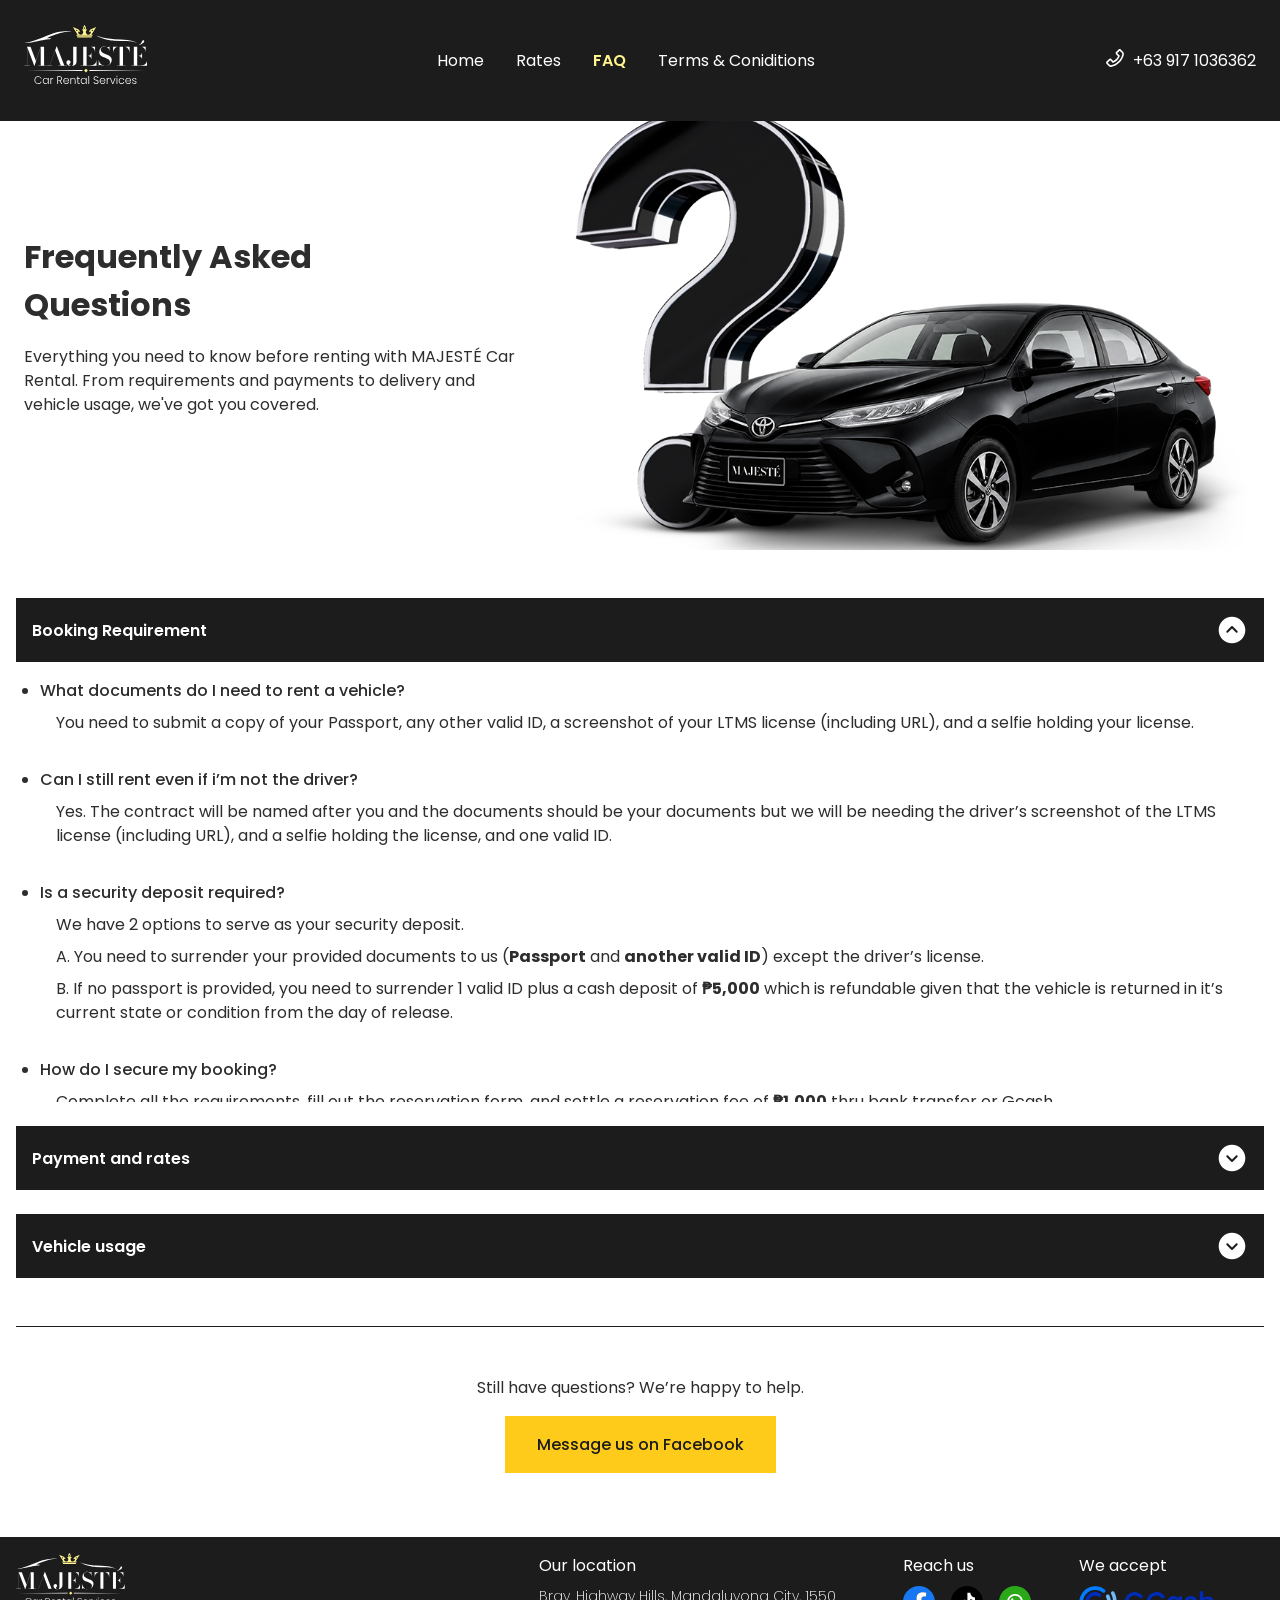
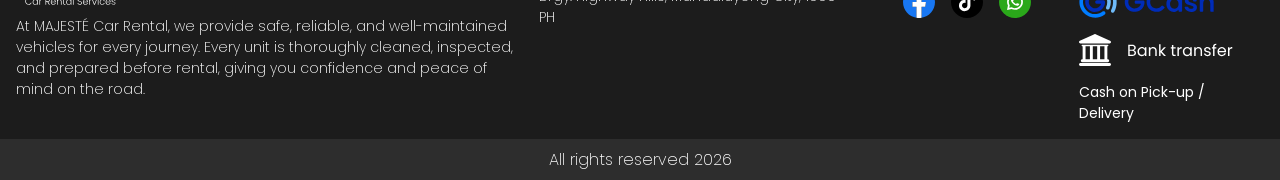
==== faq.html @ 02750b57 "Upload website file" ====
<!DOCTYPE html>
<html lang="en">
<head>
    <meta charset="UTF-8">
    <meta name="viewport" content="width=device-width, initial-scale=1.0">
    <meta http-equiv="X-UA-Compatible" content="IE=edge">
    <meta name="format-detection" content="telephone=no">
    <meta name="format-detection" content="address=no">
    <meta name="format-detection" content="date=no">
    <title>MAJESTÉ Car Rentals — Reliable Rides Across Luzon</title>
    <link rel="preload" href="css/master.css" as="style" onload="this.rel='stylesheet'">
    <link rel="preload" href="css/faq.css" as="style" onload="this.rel='stylesheet'">
    <link rel="shortcut icon" href="images/icon/favicon.svg" type="image/svg+xml">
    <script src="js/main.js" defer></script>
</head>
<body>
    
    <!-- header and navigation -->

    <header class="main-header">
        <div class="head-wrap center">
            <div class="logo">
                <a href="index.html">
                    <svg viewBox="0 0 137 71" fill="none" xmlns="http://www.w3.org/2000/svg">
                        <path fill-rule="evenodd" clip-rule="evenodd" d="M136.53 45.0736H118.911C118.87 45.0736 118.85 45.0543 118.85 45.0146C118.85 44.9755 118.87 44.9556 118.911 44.9556H121.631C121.771 44.9556 121.842 44.9159 121.842 44.8371V24.3578C121.842 24.2789 121.771 24.2392 121.631 24.2392H118.911C118.87 24.2392 118.85 24.2199 118.85 24.1802C118.85 24.1411 118.87 24.1212 118.911 24.1212H134.898C134.959 24.1212 134.989 24.1507 134.989 24.2097V29.8838C134.989 29.9235 134.969 29.9428 134.929 29.9428C134.888 29.9428 134.868 29.9235 134.868 29.8838C134.868 29.1945 134.757 28.5148 134.536 27.8448C134.313 27.1753 133.971 26.5739 133.508 26.0423C133.044 25.5101 132.46 25.0772 131.755 24.7419C131.05 24.4071 130.214 24.2392 129.247 24.2392H125.771C125.65 24.2392 125.589 24.2789 125.589 24.3578V34.2576H126.769C127.393 34.2576 127.957 34.1594 128.461 33.962C128.965 33.7651 129.393 33.4996 129.745 33.1643C130.098 32.8295 130.37 32.4401 130.562 31.9969C130.752 31.5533 130.848 31.0758 130.848 30.5635C130.848 30.5244 130.868 30.5045 130.909 30.5045C130.949 30.5045 130.97 30.5244 130.97 30.5635V38.0696C130.97 38.1093 130.949 38.1287 130.909 38.1287C130.868 38.1287 130.848 38.1093 130.848 38.0696C130.848 37.5777 130.752 37.1046 130.562 36.6513C130.37 36.1985 130.098 35.8042 129.745 35.4689C129.393 35.1341 128.965 34.8686 128.461 34.6712C127.957 34.4743 127.393 34.3756 126.769 34.3756H125.589V44.8371C125.589 44.9159 125.65 44.9556 125.771 44.9556H129.337C130.607 44.9556 131.695 44.7732 132.601 44.4084C133.508 44.0442 134.249 43.5667 134.823 42.9755C135.397 42.3844 135.82 41.7197 136.092 40.9805C136.364 40.2418 136.5 39.488 136.5 38.7198C136.5 38.6807 136.52 38.6608 136.56 38.6608C136.601 38.6608 136.621 38.6807 136.621 38.7198V44.9851C136.621 45.0441 136.591 45.0736 136.53 45.0736ZM132.103 20.0575C131.609 20.4416 130.924 20.8311 130.048 21.2249C129.171 21.6192 128.038 21.9738 126.647 22.2887C126.607 22.3085 126.582 22.2989 126.572 22.2592C126.562 22.22 126.577 22.2002 126.617 22.2002C127.322 22.0231 127.917 21.7769 128.401 21.4615C128.884 21.1466 129.292 20.792 129.624 20.3977C129.957 20.0039 130.234 19.6048 130.456 19.2008C130.677 18.7974 130.883 18.4278 131.075 18.0925C131.266 17.7578 131.458 17.4868 131.65 17.2798C131.84 17.0732 132.077 16.9697 132.36 16.9697C132.662 16.9697 132.903 17.0582 133.085 17.2352C133.266 17.4128 133.357 17.6397 133.357 17.9149C133.357 18.2105 133.271 18.5458 133.1 18.9197C132.929 19.2942 132.596 19.6734 132.103 20.0575ZM117.037 30.7706C117.037 29.9235 116.905 29.106 116.644 28.3174C116.382 27.5299 115.989 26.8303 115.465 26.2193C114.942 25.6088 114.266 25.126 113.44 24.7714C112.614 24.4168 111.647 24.2392 110.539 24.2392H109.995C109.875 24.2392 109.814 24.2789 109.814 24.3578V44.8371C109.814 44.9159 109.875 44.9556 109.995 44.9556H112.715C112.755 44.9556 112.776 44.9755 112.776 45.0146C112.776 45.0543 112.755 45.0736 112.715 45.0736H103.165C103.124 45.0736 103.105 45.0543 103.105 45.0146C103.105 44.9755 103.124 44.9556 103.165 44.9556H105.885C106.006 44.9556 106.066 44.9159 106.066 44.8371V24.3578C106.066 24.2789 106.006 24.2392 105.885 24.2392H105.341C104.213 24.2392 103.245 24.4168 102.439 24.7714C101.633 25.126 100.974 25.6088 100.46 26.2193C99.9462 26.8303 99.5634 27.5299 99.3117 28.3174C99.0594 29.106 98.9338 29.9235 98.9338 30.7706C98.9338 30.8103 98.9135 30.8296 98.8735 30.8296C98.8329 30.8296 98.8126 30.8103 98.8126 30.7706V24.2097C98.8126 24.1507 98.8433 24.1212 98.9036 24.1212H117.097C117.137 24.1212 117.158 24.1507 117.158 24.2097V30.7706C117.158 30.8103 117.137 30.8296 117.097 30.8296C117.057 30.8296 117.037 30.8103 117.037 30.7706ZM95.4282 43.2856C94.8035 43.946 94.0231 44.4926 93.0858 44.9261C92.1491 45.359 91.0764 45.5758 89.8671 45.5758C89.323 45.5758 88.8141 45.5119 88.3408 45.3837C87.8675 45.2555 87.4194 45.1182 86.996 44.9701C86.5732 44.8226 86.175 44.6847 85.8021 44.5565C85.4291 44.4283 85.0617 44.3644 84.6992 44.3644C84.2352 44.3644 83.848 44.4825 83.5354 44.719C83.2233 44.9556 83.0467 45.2115 83.0067 45.4872C82.9864 45.5264 82.9562 45.5463 82.9162 45.5463C82.8959 45.5463 82.886 45.5264 82.886 45.4872V38.7198C82.886 38.6807 82.9058 38.6608 82.9464 38.6608C82.9864 38.6608 83.0067 38.6807 83.0067 38.7198C83.0067 39.311 83.1729 39.9955 83.5052 40.7739C83.8381 41.5523 84.3065 42.291 84.9109 42.99C85.5152 43.6896 86.2353 44.2807 87.0717 44.7636C87.9075 45.2458 88.8294 45.4872 89.8369 45.4872C90.7232 45.4872 91.5146 45.3692 92.2094 45.1326C92.9049 44.8966 93.4889 44.586 93.9622 44.2019C94.4355 43.8178 94.7937 43.3843 95.0355 42.9015C95.2768 42.4192 95.398 41.9413 95.398 41.4681C95.398 40.7589 95.2719 40.1484 95.0202 39.6361C94.7679 39.1238 94.3703 38.6608 93.8262 38.2472C93.2822 37.8331 92.5873 37.4447 91.7411 37.0799C90.8948 36.7156 89.8769 36.3262 88.6885 35.9125C87.9634 35.6567 87.2834 35.3659 86.6483 35.0408C86.0138 34.7157 85.4648 34.322 85.0013 33.8585C84.5379 33.396 84.1705 32.844 83.8984 32.2035C83.6264 31.5635 83.4904 30.8001 83.4904 29.9133C83.4904 29.0464 83.6461 28.2337 83.9588 27.4751C84.2708 26.7171 84.6942 26.0519 85.2284 25.4806C85.7615 24.9093 86.3812 24.4565 87.0865 24.1212C87.7918 23.7865 88.5377 23.6186 89.323 23.6186C89.7058 23.6186 90.0788 23.6582 90.4413 23.7371C90.8043 23.816 91.1515 23.9098 91.4844 24.0177C91.8167 24.126 92.1436 24.2199 92.4666 24.2982C92.7886 24.3776 93.1209 24.4168 93.4637 24.4168C93.9271 24.4168 94.2441 24.3379 94.4158 24.1802C94.5869 24.023 94.6928 23.8653 94.7333 23.7076C94.7333 23.6679 94.7531 23.6481 94.7937 23.6481C94.8337 23.6481 94.854 23.6679 94.854 23.7076V28.8791C94.854 28.9188 94.8337 28.9381 94.7937 28.9381C94.7531 28.9381 94.7333 28.9188 94.7333 28.8791C94.7333 28.1699 94.577 27.5046 94.2644 26.8845C93.9518 26.2638 93.5394 25.722 93.0255 25.259C92.5116 24.7961 91.9374 24.427 91.3029 24.1507C90.6683 23.875 90.0184 23.7371 89.3532 23.7371C88.7488 23.7371 88.1899 23.8358 87.6761 24.0327C87.1622 24.2296 86.719 24.5005 86.3461 24.8449C85.9732 25.1898 85.6814 25.589 85.4697 26.0423C85.2586 26.4956 85.1527 26.9778 85.1527 27.4902C85.1527 28.554 85.6106 29.4901 86.5276 30.2974C87.4441 31.1054 88.8799 31.8446 90.8345 32.5141C91.8211 32.8494 92.7184 33.1986 93.524 33.5629C94.3297 33.9277 95.0152 34.3563 95.5796 34.8488C96.1434 35.3412 96.5766 35.9077 96.8788 36.5477C97.181 37.1882 97.3324 37.9618 97.3324 38.8679C97.3324 39.5771 97.1706 40.326 96.8486 41.1135C96.5262 41.9016 96.0523 42.6258 95.4282 43.2856ZM62.7579 45.0736C62.7173 45.0736 62.697 45.0543 62.697 45.0146C62.697 44.9755 62.7173 44.9556 62.7579 44.9556H65.4776C65.6185 44.9556 65.6893 44.9159 65.6893 44.8371V24.3578C65.6893 24.2789 65.6185 24.2392 65.4776 24.2392H62.7579C62.7173 24.2392 62.697 24.2199 62.697 24.1802C62.697 24.1411 62.7173 24.1212 62.7579 24.1212H78.7453C78.8057 24.1212 78.8364 24.1507 78.8364 24.2097V29.8838C78.8364 29.9235 78.8161 29.9428 78.7755 29.9428C78.7349 29.9428 78.7152 29.9235 78.7152 29.8838C78.7152 29.1945 78.6044 28.5148 78.3828 27.8448C78.1607 27.1753 77.8185 26.5739 77.355 26.0423C76.8916 25.5101 76.3075 25.0772 75.6022 24.7419C74.8969 24.4071 74.0611 24.2392 73.0937 24.2392H69.6183C69.4976 24.2392 69.4367 24.2789 69.4367 24.3578V34.2576H70.6159C71.24 34.2576 71.8043 34.1594 72.3083 33.962C72.8112 33.7651 73.2396 33.4996 73.5928 33.1643C73.9449 32.8295 74.2169 32.4401 74.4083 31.9969C74.5997 31.5533 74.6957 31.0758 74.6957 30.5635C74.6957 30.5244 74.7154 30.5045 74.756 30.5045C74.796 30.5045 74.8169 30.5244 74.8169 30.5635V38.0696C74.8169 38.1093 74.796 38.1287 74.756 38.1287C74.7154 38.1287 74.6957 38.1093 74.6957 38.0696C74.6957 37.5777 74.5997 37.1046 74.4083 36.6513C74.2169 36.1985 73.9449 35.8042 73.5928 35.4689C73.2396 35.1341 72.8112 34.8686 72.3083 34.6712C71.8043 34.4743 71.24 34.3756 70.6159 34.3756H69.4367V44.8371C69.4367 44.9159 69.4976 44.9556 69.6183 44.9556H73.1847C74.4538 44.9556 75.5419 44.7732 76.4485 44.4084C77.355 44.0442 78.0954 43.5667 78.6702 42.9755C79.2444 42.3844 79.6673 41.7197 79.9393 40.9805C80.2113 40.2418 80.3473 39.488 80.3473 38.7198C80.3473 38.6807 80.3671 38.6608 80.4076 38.6608C80.4477 38.6608 80.468 38.6807 80.468 38.7198V44.9851C80.468 45.0441 80.4378 45.0736 80.3775 45.0736H62.7579ZM58.4965 24.2392C58.3759 24.2392 58.3155 24.2789 58.3155 24.3578V40.1382C58.3155 41.8721 57.7759 43.2121 56.6982 44.1574C55.6205 45.1031 54.1244 45.5758 52.2104 45.5758C51.5051 45.5758 50.8453 45.4577 50.2305 45.2212C49.6163 44.9851 49.0771 44.6745 48.6137 44.2904C48.1503 43.9063 47.7828 43.4734 47.5108 42.99C47.2388 42.5078 47.1028 42.0298 47.1028 41.5572C47.1028 41.1629 47.173 40.8136 47.3145 40.5078C47.4549 40.2026 47.6413 39.9419 47.8733 39.7246C48.1048 39.5084 48.357 39.3405 48.6291 39.2225C48.9011 39.1039 49.1676 39.0449 49.4298 39.0449C50.0342 39.0449 50.548 39.2568 50.9714 39.6801C51.3943 40.1044 51.606 40.6017 51.606 41.1725C51.606 41.5867 51.5352 41.8967 51.3943 42.1038C51.2533 42.3103 51.0921 42.4831 50.9106 42.6209C50.7296 42.7588 50.5678 42.9015 50.4274 43.049C50.2859 43.1971 50.2157 43.4289 50.2157 43.7438C50.2157 43.9803 50.2711 44.2019 50.3819 44.4084C50.4921 44.6155 50.6435 44.7979 50.8354 44.9556C51.0263 45.1128 51.2435 45.241 51.4853 45.3397C51.7266 45.4379 51.9685 45.4872 52.2104 45.4872C52.8751 45.4872 53.4345 45.2904 53.888 44.8966C54.341 44.5023 54.5675 43.8913 54.5675 43.0641V24.3578C54.5675 24.2789 54.5072 24.2392 54.3866 24.2392H51.6663C51.6257 24.2392 51.606 24.2199 51.606 24.1802C51.606 24.1411 51.6257 24.1212 51.6663 24.1212H61.2168C61.2568 24.1212 61.2771 24.1411 61.2771 24.1802C61.2771 24.2199 61.2568 24.2392 61.2168 24.2392H58.4965ZM47.6167 45.0146C47.6167 45.0543 47.5964 45.0736 47.5563 45.0736H37.6735C37.6329 45.0736 37.6132 45.0543 37.6132 45.0146C37.6132 44.9755 37.6329 44.9556 37.6735 44.9556H40.5747C40.6751 44.9556 40.7261 44.9159 40.7261 44.8371L38.1271 37.8041H31.0852L28.8486 43.7143C28.6468 44.2464 28.5311 44.586 28.5009 44.7341C28.4708 44.8816 28.5053 44.9556 28.6068 44.9556H31.3873C31.4274 44.9556 31.4477 44.9755 31.4477 45.0146C31.4477 45.0543 31.4274 45.0736 31.3873 45.0736H25.6748C25.6348 45.0736 25.6145 45.0543 25.6145 45.0146C25.6145 44.9755 25.6348 44.9556 25.6748 44.9556H27.9722C28.1126 44.9556 28.2185 44.8918 28.2892 44.7636C28.3594 44.6353 28.5053 44.2861 28.7274 43.7143L36.2229 23.7076C36.2427 23.6679 36.2629 23.6481 36.2832 23.6481C36.3233 23.6481 36.3534 23.6679 36.3737 23.7076L44.7456 44.8371C44.7856 44.9159 44.8663 44.9556 44.9875 44.9556H47.5563C47.5964 44.9556 47.6167 44.9755 47.6167 45.0146ZM34.6209 28.3469L31.1153 37.6855H38.0662L34.6209 28.3469ZM22.5016 44.9851H25.1917C25.2317 44.9851 25.252 45.005 25.252 45.0441C25.252 45.0833 25.2317 45.1031 25.1917 45.1031H15.6412C15.6006 45.1031 15.5809 45.0833 15.5809 45.0441C15.5809 45.005 15.6006 44.9851 15.6412 44.9851H18.3614C18.4821 44.9851 18.5424 44.946 18.5424 44.8666V24.4463L11.6217 45.4577C11.6014 45.4969 11.5713 45.5167 11.5307 45.5167C11.5104 45.5167 11.4901 45.4969 11.4704 45.4577L3.49171 24.4168V44.8666C3.49171 44.946 3.55203 44.9851 3.67324 44.9851H6.39293C6.43297 44.9851 6.45326 45.005 6.45326 45.0441C6.45326 45.0833 6.43297 45.1031 6.39293 45.1031H0.439112C0.398528 45.1031 0.378784 45.0833 0.378784 45.0441C0.378784 45.005 0.398528 44.9851 0.439112 44.9851H3.15935C3.28001 44.9851 3.34034 44.946 3.34034 44.8666V24.3578C3.34034 24.2789 3.28001 24.2392 3.15935 24.2392H0.439112C0.398528 24.2392 0.378784 24.2199 0.378784 24.1802C0.378784 24.1411 0.398528 24.1212 0.439112 24.1212H6.96714C7.12838 24.1212 7.28908 24.2982 7.45086 24.6528L13.2539 39.8727L18.3006 24.6528C18.4015 24.2982 18.532 24.1212 18.6938 24.1212H25.1917C25.2317 24.1212 25.252 24.1411 25.252 24.1802C25.252 24.2199 25.2317 24.2392 25.1917 24.2392H22.5016C22.3606 24.2392 22.2899 24.2789 22.2899 24.3578V44.8666C22.2899 44.946 22.3606 44.9851 22.5016 44.9851Z" fill="white"/>
                        <path d="M74.7778 10.7825H75.716C76.1194 10.7825 76.3768 11.2121 76.1863 11.5675C76.0937 11.7406 75.9128 11.8492 75.716 11.8492H67.155H58.5941C58.3977 11.8492 58.2168 11.7406 58.1242 11.5675C57.9337 11.2121 58.1911 10.7825 58.5941 10.7825H59.5327L54.197 2.24824L60.6372 4.95224C61.0396 5.12097 61.1589 5.59855 60.9364 5.95103C61.5914 6.07321 62.0879 6.64582 62.0879 7.33624C62.0879 7.64364 61.987 7.9263 61.8197 8.15806C61.8197 6.87612 60.1397 6.6623 60.1397 7.92194C60.1397 9.56412 61.5618 10.8742 63.2423 10.6885C64.4801 10.5513 65.5012 9.56897 65.6796 8.33697C65.8658 7.0497 65.1686 5.90303 64.1068 5.40412C64.3846 5.17042 64.7434 5.02933 65.1351 5.02933C65.4464 5.02933 65.7359 5.11951 65.9817 5.27321C65.7921 4.72679 65.5924 3.97867 65.5924 3.23879C65.5924 1.82885 67.155 0 67.155 0C67.155 0 68.7182 1.82885 68.7182 3.23879C68.7182 3.97867 68.5184 4.72679 68.3288 5.27321C68.5747 5.11951 68.8641 5.02933 69.1754 5.02933C69.5671 5.02933 69.9254 5.17042 70.2037 5.40412C69.1419 5.90303 68.4447 7.0497 68.6309 8.33697C68.8093 9.56897 69.8304 10.5513 71.0682 10.6885C72.7487 10.8742 74.1708 9.56412 74.1708 7.92194C74.1708 6.6623 72.4908 6.87612 72.4908 8.15806C72.3235 7.9263 72.2227 7.64364 72.2227 7.33624C72.2227 6.64582 72.7191 6.07321 73.3742 5.95103C73.1511 5.59855 73.2709 5.12097 73.6728 4.95224L80.1136 2.24824L74.7778 10.7825ZM58.5654 5.36C58.1722 5.36 57.8537 5.67855 57.8537 6.07127C57.8537 6.464 58.1722 6.78303 58.5654 6.78303C58.9587 6.78303 59.2772 6.464 59.2772 6.07127C59.2772 5.67855 58.9587 5.36 58.5654 5.36ZM67.155 2.26618C67.155 2.26618 66.6159 2.77867 66.6159 3.41091C66.6159 4.04315 67.155 4.55564 67.155 4.55564C67.155 4.55564 67.6947 4.04315 67.6947 3.41091C67.6947 2.77867 67.155 2.26618 67.155 2.26618ZM75.7451 5.36C75.3519 5.36 75.0333 5.67855 75.0333 6.07127C75.0333 6.464 75.3519 6.78303 75.7451 6.78303C76.1383 6.78303 76.4568 6.464 76.4568 6.07127C76.4568 5.67855 76.1383 5.36 75.7451 5.36ZM59.1502 12.5367H75.1604C75.2244 12.5367 75.2762 12.5886 75.2762 12.6531V13.7198C75.2762 13.7842 75.2244 13.8361 75.1604 13.8361H59.1502C59.0862 13.8361 59.0338 13.7842 59.0338 13.7198V12.6531C59.0338 12.5886 59.0862 12.5367 59.1502 12.5367Z" fill="#FFF48E"/>
                        <path d="M52.2576 6.81214C52.2576 6.81214 40.5998 6.3007 30.5554 10.0186C20.511 13.7366 8.40506 19.5462 0.378784 19.8718C0.378784 19.8718 5.62459 20.0576 11.813 18.5702C17.1248 17.2941 25.4888 15.5496 28.8071 15.6884L30.1072 14.7125L25.3096 14.5726C25.3096 14.5726 36.9674 8.02081 52.2576 6.81214Z" fill="white"/>
                        <path d="M79.8939 11.6364C82.1999 12.4749 84.5733 13.1677 86.9564 13.7499C89.7783 14.4544 92.694 14.9749 95.5813 15.3457C96.0816 15.3956 97.2698 15.5258 97.7554 15.5747C98.2293 15.608 99.4487 15.697 99.9343 15.7332C104.865 15.9172 109.786 15.9152 114.72 16.5111C118.656 16.9671 122.691 17.9328 126.051 20.1001C122.379 18.6089 118.524 18.06 114.6 17.8819C109.714 17.6158 104.741 17.7322 99.8259 17.4896C99.1077 17.4318 98.3045 17.3477 97.5815 17.2831C97.089 17.2283 95.8608 17.0463 95.3507 16.9759C92.4018 16.4876 89.4705 15.7596 86.6555 14.7547C84.3241 13.9191 82.0123 12.9279 79.8939 11.6373V11.6364Z" fill="white"/>
                        <rect x="68.7424" y="48.4848" width="2.90909" height="2.90909" transform="rotate(45 68.7424 48.4848)" fill="#FFF48E"/>
                        <path d="M3.28787 50.4242L64.8636 49.9394V50.9091L3.28787 50.4242Z" fill="white"/>
                        <path d="M134.197 50.4242L72.6212 49.9394V50.9091L134.197 50.4242Z" fill="white"/>
                        <path d="M11.576 61.1636C11.576 60.3396 11.756 59.6036 12.116 58.9556C12.476 58.2996 12.968 57.7916 13.592 57.4316C14.216 57.0636 14.912 56.8796 15.68 56.8796C16.616 56.8796 17.416 57.1036 18.08 57.5516C18.752 57.9916 19.24 58.6156 19.544 59.4236H18.56C18.32 58.8556 17.952 58.4116 17.456 58.0916C16.968 57.7716 16.376 57.6116 15.68 57.6116C15.064 57.6116 14.508 57.7556 14.012 58.0436C13.524 58.3316 13.14 58.7476 12.86 59.2916C12.58 59.8276 12.44 60.4516 12.44 61.1636C12.44 61.8756 12.58 62.4996 12.86 63.0356C13.14 63.5716 13.524 63.9836 14.012 64.2716C14.508 64.5596 15.064 64.7036 15.68 64.7036C16.376 64.7036 16.968 64.5476 17.456 64.2356C17.952 63.9156 18.32 63.4756 18.56 62.9156H19.544C19.24 63.7156 18.752 64.3356 18.08 64.7756C17.408 65.2156 16.608 65.4356 15.68 65.4356C14.912 65.4356 14.216 65.2556 13.592 64.8956C12.968 64.5276 12.476 64.0196 12.116 63.3716C11.756 62.7236 11.576 61.9876 11.576 61.1636ZM20.8338 62.0756C20.8338 61.4036 20.9658 60.8156 21.2298 60.3116C21.5018 59.7996 21.8738 59.4076 22.3458 59.1356C22.8258 58.8556 23.3658 58.7156 23.9658 58.7156C24.5898 58.7156 25.1258 58.8596 25.5738 59.1476C26.0298 59.4356 26.3578 59.8036 26.5578 60.2516V58.8116H27.3978V65.3636H26.5578V63.9116C26.3498 64.3596 26.0178 64.7316 25.5618 65.0276C25.1138 65.3156 24.5778 65.4596 23.9538 65.4596C23.3618 65.4596 22.8258 65.3196 22.3458 65.0396C21.8738 64.7596 21.5018 64.3636 21.2298 63.8516C20.9658 63.3396 20.8338 62.7476 20.8338 62.0756ZM26.5578 62.0876C26.5578 61.5596 26.4498 61.0956 26.2338 60.6956C26.0178 60.2956 25.7218 59.9876 25.3458 59.7716C24.9778 59.5556 24.5698 59.4476 24.1218 59.4476C23.6578 59.4476 23.2418 59.5516 22.8738 59.7596C22.5058 59.9676 22.2138 60.2716 21.9978 60.6716C21.7898 61.0636 21.6858 61.5316 21.6858 62.0756C21.6858 62.6116 21.7898 63.0836 21.9978 63.4916C22.2138 63.8916 22.5058 64.1996 22.8738 64.4156C23.2418 64.6236 23.6578 64.7276 24.1218 64.7276C24.5698 64.7276 24.9778 64.6196 25.3458 64.4036C25.7218 64.1876 26.0178 63.8796 26.2338 63.4796C26.4498 63.0796 26.5578 62.6156 26.5578 62.0876ZM30.1555 59.9756C30.3395 59.5676 30.6195 59.2516 30.9955 59.0276C31.3795 58.8036 31.8475 58.6916 32.3995 58.6916V59.5676H32.1715C31.5635 59.5676 31.0755 59.7316 30.7075 60.0596C30.3395 60.3876 30.1555 60.9356 30.1555 61.7036V65.3636H29.3155V58.8116H30.1555V59.9756ZM41.4201 65.3636L39.3441 61.8596H37.7961V65.3636H36.9561V56.9756H39.4761C40.4121 56.9756 41.1201 57.1996 41.6001 57.6476C42.0881 58.0956 42.3321 58.6836 42.3321 59.4116C42.3321 60.0196 42.1561 60.5396 41.8041 60.9716C41.4601 61.3956 40.9481 61.6716 40.2681 61.7996L42.4281 65.3636H41.4201ZM37.7961 61.1756H39.4881C40.1441 61.1756 40.6361 61.0156 40.9641 60.6956C41.3001 60.3756 41.4681 59.9476 41.4681 59.4116C41.4681 58.8596 41.3081 58.4356 40.9881 58.1396C40.6681 57.8356 40.1641 57.6836 39.4761 57.6836H37.7961V61.1756ZM49.9271 61.7516C49.9271 62.0396 49.9191 62.2596 49.9031 62.4116H44.4671C44.4911 62.9076 44.6111 63.3316 44.8271 63.6836C45.0431 64.0356 45.3271 64.3036 45.6791 64.4876C46.0311 64.6636 46.4151 64.7516 46.8311 64.7516C47.3751 64.7516 47.8311 64.6196 48.1991 64.3556C48.5751 64.0916 48.8231 63.7356 48.9431 63.2876H49.8311C49.6711 63.9276 49.3271 64.4516 48.7991 64.8596C48.2791 65.2596 47.6231 65.4596 46.8311 65.4596C46.2151 65.4596 45.6631 65.3236 45.1751 65.0516C44.6871 64.7716 44.3031 64.3796 44.0231 63.8756C43.7511 63.3636 43.6151 62.7676 43.6151 62.0876C43.6151 61.4076 43.7511 60.8116 44.0231 60.2996C44.2951 59.7876 44.6751 59.3956 45.1631 59.1236C45.6511 58.8516 46.2071 58.7156 46.8311 58.7156C47.4551 58.7156 47.9991 58.8516 48.4631 59.1236C48.9351 59.3956 49.2951 59.7636 49.5431 60.2276C49.7991 60.6836 49.9271 61.1916 49.9271 61.7516ZM49.0751 61.7276C49.0831 61.2396 48.9831 60.8236 48.7751 60.4796C48.5751 60.1356 48.2991 59.8756 47.9471 59.6996C47.5951 59.5236 47.2111 59.4356 46.7951 59.4356C46.1711 59.4356 45.6391 59.6356 45.1991 60.0356C44.7591 60.4356 44.5151 60.9996 44.4671 61.7276H49.0751ZM54.5359 58.6916C55.3199 58.6916 55.9599 58.9356 56.4559 59.4236C56.9519 59.9036 57.1999 60.6036 57.1999 61.5236V65.3636H56.3719V61.6196C56.3719 60.9076 56.1919 60.3636 55.8319 59.9876C55.4799 59.6116 54.9959 59.4236 54.3799 59.4236C53.7479 59.4236 53.2439 59.6236 52.8679 60.0236C52.4919 60.4236 52.3039 61.0116 52.3039 61.7876V65.3636H51.4639V58.8116H52.3039V59.9276C52.5119 59.5276 52.8119 59.2236 53.2039 59.0156C53.5959 58.7996 54.0399 58.6916 54.5359 58.6916ZM60.1497 59.5196V63.5876C60.1497 63.9876 60.2257 64.2636 60.3777 64.4156C60.5297 64.5676 60.7977 64.6436 61.1817 64.6436H61.9497V65.3636H61.0497C60.4577 65.3636 60.0177 65.2276 59.7297 64.9556C59.4417 64.6756 59.2977 64.2196 59.2977 63.5876V59.5196H58.3857V58.8116H59.2977V57.1676H60.1497V58.8116H61.9497V59.5196H60.1497ZM62.951 62.0756C62.951 61.4036 63.083 60.8156 63.347 60.3116C63.619 59.7996 63.991 59.4076 64.463 59.1356C64.943 58.8556 65.483 58.7156 66.083 58.7156C66.707 58.7156 67.243 58.8596 67.691 59.1476C68.147 59.4356 68.475 59.8036 68.675 60.2516V58.8116H69.515V65.3636H68.675V63.9116C68.467 64.3596 68.135 64.7316 67.679 65.0276C67.231 65.3156 66.695 65.4596 66.071 65.4596C65.479 65.4596 64.943 65.3196 64.463 65.0396C63.991 64.7596 63.619 64.3636 63.347 63.8516C63.083 63.3396 62.951 62.7476 62.951 62.0756ZM68.675 62.0876C68.675 61.5596 68.567 61.0956 68.351 60.6956C68.135 60.2956 67.839 59.9876 67.463 59.7716C67.095 59.5556 66.687 59.4476 66.239 59.4476C65.775 59.4476 65.359 59.5516 64.991 59.7596C64.623 59.9676 64.331 60.2716 64.115 60.6716C63.907 61.0636 63.803 61.5316 63.803 62.0756C63.803 62.6116 63.907 63.0836 64.115 63.4916C64.331 63.8916 64.623 64.1996 64.991 64.4156C65.359 64.6236 65.775 64.7276 66.239 64.7276C66.687 64.7276 67.095 64.6196 67.463 64.4036C67.839 64.1876 68.135 63.8796 68.351 63.4796C68.567 63.0796 68.675 62.6156 68.675 62.0876ZM72.2727 56.4836V65.3636H71.4327V56.4836H72.2727ZM80.0118 65.4476C79.4598 65.4476 78.9718 65.3516 78.5478 65.1596C78.1318 64.9676 77.8038 64.6996 77.5638 64.3556C77.3238 64.0116 77.1958 63.6276 77.1798 63.2036H78.0678C78.1078 63.6116 78.2878 63.9716 78.6078 64.2836C78.9278 64.5876 79.3958 64.7396 80.0118 64.7396C80.5798 64.7396 81.0278 64.5956 81.3558 64.3076C81.6918 64.0116 81.8598 63.6396 81.8598 63.1916C81.8598 62.8316 81.7678 62.5436 81.5838 62.3276C81.3998 62.1036 81.1718 61.9396 80.8998 61.8356C80.6278 61.7236 80.2518 61.6036 79.7718 61.4756C79.2118 61.3236 78.7678 61.1756 78.4398 61.0316C78.1118 60.8876 77.8318 60.6636 77.5998 60.3596C77.3678 60.0556 77.2518 59.6436 77.2518 59.1236C77.2518 58.6916 77.3638 58.3076 77.5878 57.9716C77.8118 57.6276 78.1278 57.3596 78.5358 57.1676C78.9438 56.9756 79.4118 56.8796 79.9398 56.8796C80.7158 56.8796 81.3398 57.0716 81.8118 57.4556C82.2918 57.8316 82.5678 58.3196 82.6398 58.9196H81.7278C81.6718 58.5756 81.4838 58.2716 81.1638 58.0076C80.8438 57.7356 80.4118 57.5996 79.8678 57.5996C79.3638 57.5996 78.9438 57.7356 78.6078 58.0076C78.2718 58.2716 78.1038 58.6356 78.1038 59.0996C78.1038 59.4516 78.1958 59.7356 78.3798 59.9516C78.5638 60.1676 78.7918 60.3316 79.0638 60.4436C79.3438 60.5556 79.7198 60.6756 80.1918 60.8036C80.7358 60.9556 81.1758 61.1076 81.5118 61.2596C81.8478 61.4036 82.1318 61.6276 82.3638 61.9316C82.5958 62.2356 82.7118 62.6436 82.7118 63.1556C82.7118 63.5476 82.6078 63.9196 82.3998 64.2716C82.1918 64.6236 81.8838 64.9076 81.4758 65.1236C81.0678 65.3396 80.5798 65.4476 80.0118 65.4476ZM90.263 61.7516C90.263 62.0396 90.255 62.2596 90.239 62.4116H84.803C84.827 62.9076 84.947 63.3316 85.163 63.6836C85.379 64.0356 85.663 64.3036 86.015 64.4876C86.367 64.6636 86.751 64.7516 87.167 64.7516C87.711 64.7516 88.167 64.6196 88.535 64.3556C88.911 64.0916 89.159 63.7356 89.279 63.2876H90.167C90.007 63.9276 89.663 64.4516 89.135 64.8596C88.615 65.2596 87.959 65.4596 87.167 65.4596C86.551 65.4596 85.999 65.3236 85.511 65.0516C85.023 64.7716 84.639 64.3796 84.359 63.8756C84.087 63.3636 83.951 62.7676 83.951 62.0876C83.951 61.4076 84.087 60.8116 84.359 60.2996C84.631 59.7876 85.011 59.3956 85.499 59.1236C85.987 58.8516 86.543 58.7156 87.167 58.7156C87.791 58.7156 88.335 58.8516 88.799 59.1236C89.271 59.3956 89.631 59.7636 89.879 60.2276C90.135 60.6836 90.263 61.1916 90.263 61.7516ZM89.411 61.7276C89.419 61.2396 89.319 60.8236 89.111 60.4796C88.911 60.1356 88.635 59.8756 88.283 59.6996C87.931 59.5236 87.547 59.4356 87.131 59.4356C86.507 59.4356 85.975 59.6356 85.535 60.0356C85.095 60.4356 84.851 60.9996 84.803 61.7276H89.411ZM92.6398 59.9756C92.8238 59.5676 93.1038 59.2516 93.4798 59.0276C93.8638 58.8036 94.3318 58.6916 94.8838 58.6916V59.5676H94.6558C94.0478 59.5676 93.5598 59.7316 93.1918 60.0596C92.8238 60.3876 92.6398 60.9356 92.6398 61.7036V65.3636H91.7998V58.8116H92.6398V59.9756ZM98.4755 64.5476L100.684 58.8116H101.572L98.9435 65.3636H97.9955L95.3675 58.8116H96.2675L98.4755 64.5476ZM103.13 57.5756C102.962 57.5756 102.818 57.5156 102.698 57.3956C102.578 57.2756 102.518 57.1276 102.518 56.9516C102.518 56.7756 102.578 56.6316 102.698 56.5196C102.818 56.3996 102.962 56.3396 103.13 56.3396C103.298 56.3396 103.442 56.3996 103.562 56.5196C103.682 56.6316 103.742 56.7756 103.742 56.9516C103.742 57.1276 103.682 57.2756 103.562 57.3956C103.442 57.5156 103.298 57.5756 103.13 57.5756ZM103.55 58.8116V65.3636H102.71V58.8116H103.55ZM105.068 62.0876C105.068 61.4076 105.204 60.8156 105.476 60.3116C105.748 59.7996 106.124 59.4076 106.604 59.1356C107.084 58.8556 107.632 58.7156 108.248 58.7156C109.056 58.7156 109.72 58.9156 110.24 59.3156C110.768 59.7156 111.108 60.2596 111.26 60.9476H110.36C110.248 60.4756 110.004 60.1076 109.628 59.8436C109.26 59.5716 108.8 59.4356 108.248 59.4356C107.808 59.4356 107.412 59.5356 107.06 59.7356C106.708 59.9356 106.428 60.2356 106.22 60.6356C106.02 61.0276 105.92 61.5116 105.92 62.0876C105.92 62.6636 106.02 63.1516 106.22 63.5516C106.428 63.9516 106.708 64.2516 107.06 64.4516C107.412 64.6516 107.808 64.7516 108.248 64.7516C108.8 64.7516 109.26 64.6196 109.628 64.3556C110.004 64.0836 110.248 63.7076 110.36 63.2276H111.26C111.108 63.8996 110.768 64.4396 110.24 64.8476C109.712 65.2556 109.048 65.4596 108.248 65.4596C107.632 65.4596 107.084 65.3236 106.604 65.0516C106.124 64.7716 105.748 64.3796 105.476 63.8756C105.204 63.3636 105.068 62.7676 105.068 62.0876ZM118.74 61.7516C118.74 62.0396 118.732 62.2596 118.716 62.4116H113.28C113.304 62.9076 113.424 63.3316 113.64 63.6836C113.856 64.0356 114.14 64.3036 114.492 64.4876C114.844 64.6636 115.228 64.7516 115.644 64.7516C116.188 64.7516 116.644 64.6196 117.012 64.3556C117.388 64.0916 117.636 63.7356 117.756 63.2876H118.644C118.484 63.9276 118.14 64.4516 117.612 64.8596C117.092 65.2596 116.436 65.4596 115.644 65.4596C115.028 65.4596 114.476 65.3236 113.988 65.0516C113.5 64.7716 113.116 64.3796 112.836 63.8756C112.564 63.3636 112.428 62.7676 112.428 62.0876C112.428 61.4076 112.564 60.8116 112.836 60.2996C113.108 59.7876 113.488 59.3956 113.976 59.1236C114.464 58.8516 115.02 58.7156 115.644 58.7156C116.268 58.7156 116.812 58.8516 117.276 59.1236C117.748 59.3956 118.108 59.7636 118.356 60.2276C118.612 60.6836 118.74 61.1916 118.74 61.7516ZM117.888 61.7276C117.896 61.2396 117.796 60.8236 117.588 60.4796C117.388 60.1356 117.112 59.8756 116.76 59.6996C116.408 59.5236 116.024 59.4356 115.608 59.4356C114.984 59.4356 114.452 59.6356 114.012 60.0356C113.572 60.4356 113.328 60.9996 113.28 61.7276H117.888ZM122.532 65.4596C121.78 65.4596 121.164 65.2876 120.684 64.9436C120.212 64.5916 119.948 64.1156 119.892 63.5156H120.756C120.796 63.8836 120.968 64.1836 121.272 64.4156C121.584 64.6396 122 64.7516 122.52 64.7516C122.976 64.7516 123.332 64.6436 123.588 64.4276C123.852 64.2116 123.984 63.9436 123.984 63.6236C123.984 63.3996 123.912 63.2156 123.768 63.0716C123.624 62.9276 123.44 62.8156 123.216 62.7356C123 62.6476 122.704 62.5556 122.328 62.4596C121.84 62.3316 121.444 62.2036 121.14 62.0756C120.836 61.9476 120.576 61.7596 120.36 61.5116C120.152 61.2556 120.048 60.9156 120.048 60.4916C120.048 60.1716 120.144 59.8756 120.336 59.6036C120.528 59.3316 120.8 59.1156 121.152 58.9556C121.504 58.7956 121.904 58.7156 122.352 58.7156C123.056 58.7156 123.624 58.8956 124.056 59.2556C124.488 59.6076 124.72 60.0956 124.752 60.7196H123.912C123.888 60.3356 123.736 60.0276 123.456 59.7956C123.184 59.5556 122.808 59.4356 122.328 59.4356C121.904 59.4356 121.56 59.5356 121.296 59.7356C121.032 59.9356 120.9 60.1836 120.9 60.4796C120.9 60.7356 120.976 60.9476 121.128 61.1156C121.288 61.2756 121.484 61.4036 121.716 61.4996C121.948 61.5876 122.26 61.6876 122.652 61.7996C123.124 61.9276 123.5 62.0516 123.78 62.1716C124.06 62.2916 124.3 62.4676 124.5 62.6996C124.7 62.9316 124.804 63.2396 124.812 63.6236C124.812 63.9756 124.716 64.2916 124.524 64.5716C124.332 64.8436 124.064 65.0596 123.72 65.2196C123.376 65.3796 122.98 65.4596 122.532 65.4596Z" fill="white"/>
                    </svg>
                </a>
            </div>
            <nav class="navigation">
                <ul class="menu">
                    <li class="menu-list"><a href="index.html">Home</a></li>
                    <li class="menu-list"><a href="rates.html">Rates</a></li>
                    <li class="menu-list active"><a href="faq.html">FAQ</a></li>
                    <li class="menu-list"><a href="termsandconditions.html">Terms & Coniditions</a></li>
                </ul>
            </nav>
            <div class="burger-icon">
                <span class="hr-1"></span>
                <span class="hr-2"></span>
                <span class="hr-3"></span>
            </div>
            <div class="contact">
                <svg width="20" height="20" viewBox="0 0 20 20" fill="none" xmlns="http://www.w3.org/2000/svg">
                    <path d="M18.1495 3.89955L15.7723 1.52455C15.4821 1.23437 15.0937 1.07143 14.683 1.07143C14.2723 1.07143 13.8839 1.23214 13.5937 1.52455L11.0335 4.08036C10.7433 4.37053 10.5803 4.76116 10.5803 5.17187C10.5803 5.58482 10.7411 5.97098 11.0335 6.26339L13.0335 8.26562C12.5778 9.3272 11.9232 10.2917 11.1049 11.1071C10.2857 11.9308 9.32811 12.5804 8.26561 13.0402L6.26561 11.0379C5.97543 10.7478 5.58704 10.5848 5.17632 10.5848C4.97374 10.5841 4.77305 10.6238 4.586 10.7016C4.39895 10.7794 4.22932 10.8937 4.08704 11.0379L1.52454 13.5937C1.23436 13.8839 1.07141 14.2746 1.07141 14.6853C1.07141 15.0982 1.23213 15.4844 1.52454 15.7768L3.89954 18.1518C4.39507 18.6473 5.07811 18.9308 5.779 18.9308C5.92409 18.9308 6.06472 18.9196 6.20757 18.8951C9.16293 18.4085 12.096 16.8348 14.4643 14.4688C16.8303 12.0982 18.4018 9.16518 18.8928 6.20759C19.0335 5.3683 18.7522 4.50446 18.1495 3.89955ZM17.3103 5.94196C16.875 8.57366 15.4598 11.1987 13.3281 13.3304C11.1964 15.4621 8.57364 16.8772 5.94195 17.3125C5.61159 17.3683 5.2723 17.2567 5.03123 17.0179L2.69864 14.6853L5.17186 12.2098L7.84597 14.8884L7.86605 14.9085L8.3482 14.7299C9.81009 14.1924 11.1376 13.3435 12.2388 12.2419C13.34 11.1404 14.1885 9.81253 14.7254 8.35045L14.904 7.8683L12.2076 5.17411L14.6808 2.69866L17.0134 5.03125C17.2544 5.27232 17.3661 5.61161 17.3103 5.94196Z" fill="white"/>
                </svg>
                <span>+63 917 1036362</span>
            </div>
        </div>
    </header>

    <main class="body-wrapper">

        <!-- hero section -->

        <div class="main-hero">
            <div class="hero-wrap center">
                <div class="hero-text">
                    <h1>Frequently Asked<br>Questions</h1>
                    <p>Everything you need to know before renting with MAJESTÉ Car Rental. From requirements and payments to delivery and vehicle usage, we've got you covered.</p>
                </div>
            </div>
        </div>

        <!-- faq section -->

        <div class="main-faq">
            <div class="faq-wrap center">
                <div class="faq-content-box show">
                    <div class="faq-content-head">
                        <span>Booking Requirement</span>
                        <svg viewBox="0 0 24 24" fill="none" xmlns="http://www.w3.org/2000/svg">
                            <path d="M12 2C6.49 2 2 6.49 2 12C2 17.51 6.49 22 12 22C17.51 22 22 17.51 22 12C22 6.49 17.51 2 12 2ZM16.06 11.27L12.53 14.8C12.38 14.95 12.19 15.02 12 15.02C11.81 15.02 11.62 14.95 11.47 14.8L7.94 11.27C7.65 10.98 7.65 10.5 7.94 10.21C8.23 9.92 8.71 9.92 9 10.21L12 13.21L15 10.21C15.29 9.92 15.77 9.92 16.06 10.21C16.35 10.5 16.35 10.97 16.06 11.27Z" fill="white"/>
                        </svg>
                    </div>
                    <div class="faq-content">
                        <div class="content">
                            <ul><li style="list-style-type: disc; font-weight: 500;">What documents do I need to rent a vehicle?</li></ul>
                            <p>You need to submit a copy of your Passport, any other valid ID, a screenshot of your LTMS license (including URL), and a selfie holding your license.</p>
                        </div>
                        <div class="content">
                            <ul><li style="list-style-type: disc; font-weight: 500;">Can I still rent even if i’m not the driver?</li></ul>
                            <p>Yes. The contract will be named after you and the documents should be your documents but we will be needing the driver’s screenshot of the LTMS license (including URL), and a selfie holding the license, and one valid ID.</p>
                        </div>
                        <div class="content">
                            <ul><li style="list-style-type: disc; font-weight: 500;">Is a security deposit required?</li></ul>
                            <p>We have 2 options to serve as your security deposit.</p>
                            <p>A. You need to surrender your provided documents to us (<strong>Passport</strong> and <strong>another valid ID</strong>) except the driver’s license.</p>
                            <p>B. If no passport is provided, you need to surrender 1 valid ID plus a cash deposit of <strong>₱5,000</strong> which is refundable given that the vehicle is returned in it’s current state or condition from the day of release.</p>
                        </div>
                        <div class="content">
                            <ul><li style="list-style-type: disc; font-weight: 500;">How do I secure my booking?</li></ul>
                            <p>Complete all the requirements, fill out the reservation form, and settle a reservation fee of <strong>₱1,000</strong> thru bank transfer or Gcash.</p>
                        </div>
                    </div>
                </div>
                <div class="faq-content-box show">
                    <div class="faq-content-head">
                        <span>Payment and rates</span>
                        <svg viewBox="0 0 24 24" fill="none" xmlns="http://www.w3.org/2000/svg">
                            <path d="M12 2C6.49 2 2 6.49 2 12C2 17.51 6.49 22 12 22C17.51 22 22 17.51 22 12C22 6.49 17.51 2 12 2ZM16.06 11.27L12.53 14.8C12.38 14.95 12.19 15.02 12 15.02C11.81 15.02 11.62 14.95 11.47 14.8L7.94 11.27C7.65 10.98 7.65 10.5 7.94 10.21C8.23 9.92 8.71 9.92 9 10.21L12 13.21L15 10.21C15.29 9.92 15.77 9.92 16.06 10.21C16.35 10.5 16.35 10.97 16.06 11.27Z" fill="white"/>
                        </svg>
                    </div>
                    <div class="faq-content show">
                        <div class="content">
                            <ul><li style="list-style-type: disc; font-weight: 500;">How do I settle the remaining balance?</li></ul>
                            <p>The remaining balance shall be paid in full on the day of release of the vehicle.</p>
                        </div>
                        <div class="content">
                            <ul><li style="list-style-type: disc; font-weight: 500;">What payment methods do you accept?</li></ul>
                            <p>We accept cash-on-delivery/pickup, bank transfer, or Gcash.</p>
                        </div>
                        <div class="content">
                            <ul><li style="list-style-type: disc; font-weight: 500;">If I opt for the vehicle to be delivered to me, how much would that cost?</li></ul>
                            <p>Our delivery fee depends on the distance from our location to your provided delivery address. We apply KM-base charge. <strong>₱25/km</strong> for Vios and <strong>₱31/km</strong> for Innova. The given rate is good for delivery and pickup already (2-way).</p>

                        </div>
                        <div class="content">
                            <ul><li style="list-style-type: disc; font-weight: 500;">Do you have a car wash fee?</li></ul>
                            <p>Yes. A car wash fee is required. <strong>₱200</strong> for Vios and <strong>₱260</strong> for Innova.</p>
                        </div>
                    </div>                    
                </div>
                <div class="faq-content-box show">
                    <div class="faq-content-head">
                        <span>Vehicle usage</span>
                        <svg viewBox="0 0 24 24" fill="none" xmlns="http://www.w3.org/2000/svg">
                            <path d="M12 2C6.49 2 2 6.49 2 12C2 17.51 6.49 22 12 22C17.51 22 22 17.51 22 12C22 6.49 17.51 2 12 2ZM16.06 11.27L12.53 14.8C12.38 14.95 12.19 15.02 12 15.02C11.81 15.02 11.62 14.95 11.47 14.8L7.94 11.27C7.65 10.98 7.65 10.5 7.94 10.21C8.23 9.92 8.71 9.92 9 10.21L12 13.21L15 10.21C15.29 9.92 15.77 9.92 16.06 10.21C16.35 10.5 16.35 10.97 16.06 11.27Z" fill="white"/>
                        </svg>
                    </div>
                    <div class="faq-content show">
                        <div class="content">
                            <ul><li style="list-style-type: disc; font-weight: 500;">Can I travel outside Metro Manila?</li></ul>
                            <p>Yes. You can definitely travel outside Metro Manila. Rate will depend on the distance.</p>
                        </div>
                        <div class="content">
                            <ul><li style="list-style-type: disc; font-weight: 500;">Is there a mileage limit?</li></ul>
                            <p>No. We offer unlimited mileage during your rental period.</p>
                        </div>
                        <div class="content">
                            <ul><li style="list-style-type: disc; font-weight: 500;">What happens if I exceeded the rental period?</li></ul>
                            <p>Late return fees will apply. You may review our <a href="termsandconditions.html">Terms & Conditions</a> for this matter.</p>
                        </div>
                        <div class="content">
                            <ul><li style="list-style-type: disc; font-weight: 500;">Is the car RFID-ready?</li></ul>
                            <p>Yes. Our vehicles are RFID-ready. You can travel thru major expressways without the hassle of queueing for cash payment..</p>
                        </div>
                    </div>                    
                </div>
                <!-- hr -->
                <div class="line-break"></div>
                <div class="faq-cta">
                    <p>Still have questions? We’re happy to help.</p>
                    <a href="https://m.me/593561504055977" target="_blank">Message us on Facebook</a>
                </div>
            </div>
        </div>
    </main>

    <!-- footer -->

    <footer>
        <div class="foot-wrap center">
            <div class="footer-logo">
                <svg width="110" height="56" viewBox="0 0 110 56" fill="none" xmlns="http://www.w3.org/2000/svg">
                    <path fill-rule="evenodd" clip-rule="evenodd" d="M108.66 35.8726H94.6368C94.6045 35.8726 94.5888 35.8572 94.5888 35.8256C94.5888 35.7944 94.6045 35.7786 94.6368 35.7786H96.8018C96.9135 35.7786 96.9698 35.7471 96.9698 35.6843V19.3855C96.9698 19.3228 96.9135 19.2912 96.8018 19.2912H94.6368C94.6045 19.2912 94.5888 19.2758 94.5888 19.2442C94.5888 19.2131 94.6045 19.1973 94.6368 19.1973H107.361C107.409 19.1973 107.433 19.2207 107.433 19.2677V23.7835C107.433 23.8151 107.417 23.8305 107.385 23.8305C107.353 23.8305 107.337 23.8151 107.337 23.7835C107.337 23.2349 107.249 22.694 107.072 22.1607C106.895 21.6279 106.623 21.1493 106.255 20.7262C105.885 20.3026 105.421 19.9581 104.859 19.6912C104.298 19.4248 103.633 19.2912 102.863 19.2912H100.097C100.001 19.2912 99.9523 19.3228 99.9523 19.3855V27.2644H100.891C101.387 27.2644 101.837 27.1863 102.238 27.0292C102.638 26.8725 102.979 26.6612 103.26 26.3943C103.54 26.1279 103.757 25.8179 103.909 25.4653C104.061 25.1122 104.138 24.7322 104.138 24.3245C104.138 24.2933 104.153 24.2775 104.186 24.2775C104.218 24.2775 104.234 24.2933 104.234 24.3245V30.2983C104.234 30.3299 104.218 30.3453 104.186 30.3453C104.153 30.3453 104.138 30.3299 104.138 30.2983C104.138 29.9068 104.061 29.5303 103.909 29.1695C103.757 28.8091 103.54 28.4953 103.26 28.2285C102.979 27.9621 102.638 27.7507 102.238 27.5936C101.837 27.4369 101.387 27.3584 100.891 27.3584H99.9523V35.6843C99.9523 35.7471 100.001 35.7786 100.097 35.7786H102.935C103.945 35.7786 104.811 35.6335 105.533 35.3432C106.255 35.0533 106.844 34.6733 107.301 34.2028C107.758 33.7323 108.094 33.2033 108.311 32.615C108.527 32.0271 108.636 31.4272 108.636 30.8158C108.636 30.7846 108.651 30.7688 108.684 30.7688C108.716 30.7688 108.732 30.7846 108.732 30.8158V35.8021C108.732 35.8491 108.708 35.8726 108.66 35.8726ZM105.136 15.9631C104.743 16.2688 104.198 16.5788 103.5 16.8922C102.803 17.206 101.901 17.4882 100.794 17.7388C100.762 17.7546 100.742 17.7469 100.734 17.7153C100.726 17.6842 100.738 17.6684 100.77 17.6684C101.332 17.5275 101.805 17.3315 102.19 17.0805C102.574 16.8298 102.899 16.5476 103.163 16.2338C103.428 15.9204 103.648 15.6028 103.825 15.2813C104.002 14.9602 104.166 14.6661 104.318 14.3992C104.47 14.1328 104.623 13.9172 104.775 13.7524C104.927 13.588 105.116 13.5056 105.341 13.5056C105.581 13.5056 105.773 13.5761 105.918 13.717C106.062 13.8583 106.134 14.0389 106.134 14.2579C106.134 14.4931 106.066 14.76 105.93 15.0576C105.793 15.3556 105.529 15.6574 105.136 15.9631ZM93.1458 24.4893C93.1458 23.8151 93.0411 23.1645 92.8329 22.5368C92.6247 21.9101 92.3117 21.3533 91.8949 20.8671C91.478 20.3812 90.9407 19.9969 90.2834 19.7147C89.6256 19.4325 88.8561 19.2912 87.9744 19.2912H87.5414C87.4454 19.2912 87.3969 19.3228 87.3969 19.3855V35.6843C87.3969 35.7471 87.4454 35.7786 87.5414 35.7786H89.7063C89.7382 35.7786 89.7544 35.7944 89.7544 35.8256C89.7544 35.8572 89.7382 35.8726 89.7063 35.8726H82.1055C82.0732 35.8726 82.0574 35.8572 82.0574 35.8256C82.0574 35.7944 82.0732 35.7786 82.1055 35.7786H84.27C84.3664 35.7786 84.4144 35.7471 84.4144 35.6843V19.3855C84.4144 19.3228 84.3664 19.2912 84.27 19.2912H83.8374C82.9391 19.2912 82.1692 19.4325 81.528 19.7147C80.8864 19.9969 80.3617 20.3812 79.9527 20.8671C79.5437 21.3533 79.2391 21.9101 79.0387 22.5368C78.838 23.1645 78.738 23.8151 78.738 24.4893C78.738 24.5209 78.7219 24.5362 78.69 24.5362C78.6577 24.5362 78.6415 24.5209 78.6415 24.4893V19.2677C78.6415 19.2207 78.666 19.1973 78.714 19.1973H93.1938C93.2257 19.1973 93.2418 19.2207 93.2418 19.2677V24.4893C93.2418 24.5209 93.2257 24.5362 93.1938 24.5362C93.1615 24.5362 93.1458 24.5209 93.1458 24.4893ZM75.948 34.4496C75.4509 34.9751 74.8298 35.4102 74.0838 35.7552C73.3383 36.0997 72.4845 36.2722 71.5221 36.2722C71.0891 36.2722 70.6841 36.2214 70.3074 36.1193C69.9307 36.0173 69.5741 35.908 69.2371 35.7902C68.9006 35.6728 68.5837 35.563 68.2869 35.461C67.9901 35.359 67.6976 35.3081 67.4091 35.3081C67.0399 35.3081 66.7317 35.4021 66.4829 35.5904C66.2346 35.7786 66.094 35.9823 66.0622 36.2017C66.046 36.2329 66.022 36.2487 65.9901 36.2487C65.974 36.2487 65.9661 36.2329 65.9661 36.2017V30.8158C65.9661 30.7846 65.9818 30.7688 66.0141 30.7688C66.046 30.7688 66.0622 30.7846 66.0622 30.8158C66.0622 31.2863 66.1944 31.8311 66.4589 32.4506C66.7239 33.0701 67.0966 33.658 67.5776 34.2143C68.0586 34.771 68.6317 35.2415 69.2974 35.6258C69.9626 36.0096 70.6963 36.2017 71.4981 36.2017C72.2034 36.2017 72.8333 36.1078 73.3863 35.9195C73.9398 35.7317 74.4046 35.4845 74.7813 35.1788C75.158 34.8731 75.443 34.5281 75.6355 34.1439C75.8276 33.76 75.924 33.3796 75.924 33.0031C75.924 32.4386 75.8236 31.9528 75.6233 31.545C75.4225 31.1373 75.106 30.7688 74.6731 30.4397C74.2401 30.1101 73.687 29.8009 73.0136 29.5106C72.3401 29.2207 71.53 28.9108 70.5841 28.5816C70.0071 28.3779 69.4658 28.1465 68.9604 27.8878C68.4554 27.6291 68.0185 27.3157 67.6496 26.9468C67.2808 26.5788 66.9884 26.1394 66.7719 25.6297C66.5554 25.1203 66.4471 24.5128 66.4471 23.807C66.4471 23.1171 66.5711 22.4702 66.8199 21.8665C67.0682 21.2633 67.4052 20.7338 67.8303 20.2791C68.2546 19.8244 68.7478 19.4641 69.3091 19.1973C69.8705 18.9308 70.4641 18.7972 71.0891 18.7972C71.3938 18.7972 71.6906 18.8288 71.9791 18.8916C72.2681 18.9543 72.5443 19.029 72.8093 19.1149C73.0738 19.2011 73.3339 19.2758 73.591 19.3382C73.8472 19.4013 74.1117 19.4325 74.3845 19.4325C74.7534 19.4325 75.0057 19.3697 75.1423 19.2442C75.2785 19.1191 75.3627 18.9936 75.395 18.8681C75.395 18.8365 75.4107 18.8207 75.443 18.8207C75.4749 18.8207 75.491 18.8365 75.491 18.8681V22.9839C75.491 23.0155 75.4749 23.0308 75.443 23.0308C75.4107 23.0308 75.395 23.0155 75.395 22.9839C75.395 22.4194 75.2706 21.89 75.0218 21.3965C74.773 20.9025 74.4448 20.4713 74.0358 20.1028C73.6268 19.7344 73.1698 19.4406 72.6648 19.2207C72.1598 19.0013 71.6426 18.8916 71.1131 18.8916C70.6321 18.8916 70.1873 18.9701 69.7784 19.1268C69.3694 19.2835 69.0167 19.4991 68.7199 19.7732C68.4231 20.0477 68.1909 20.3654 68.0224 20.7262C67.8543 21.0869 67.7701 21.4708 67.7701 21.8785C67.7701 22.7251 68.1346 23.4702 68.8644 24.1127C69.5937 24.7557 70.7364 25.344 72.2921 25.8769C73.0773 26.1437 73.7914 26.4216 74.4326 26.7115C75.0737 27.0019 75.6194 27.343 76.0685 27.7349C76.5172 28.1269 76.862 28.5777 77.1025 29.0871C77.343 29.5969 77.4635 30.2125 77.4635 30.9336C77.4635 31.4981 77.3347 32.0941 77.0785 32.7208C76.8219 33.348 76.4447 33.9244 75.948 34.4496ZM49.9468 35.8726C49.9145 35.8726 49.8984 35.8572 49.8984 35.8256C49.8984 35.7944 49.9145 35.7786 49.9468 35.7786H52.1113C52.2235 35.7786 52.2798 35.7471 52.2798 35.6843V19.3855C52.2798 19.3228 52.2235 19.2912 52.1113 19.2912H49.9468C49.9145 19.2912 49.8984 19.2758 49.8984 19.2442C49.8984 19.2131 49.9145 19.1973 49.9468 19.1973H62.6707C62.7187 19.1973 62.7432 19.2207 62.7432 19.2677V23.7835C62.7432 23.8151 62.727 23.8305 62.6947 23.8305C62.6624 23.8305 62.6467 23.8151 62.6467 23.7835C62.6467 23.2349 62.5585 22.694 62.3822 22.1607C62.2054 21.6279 61.933 21.1493 61.5642 20.7262C61.1954 20.3026 60.7305 19.9581 60.1692 19.6912C59.6079 19.4248 58.9427 19.2912 58.1728 19.2912H55.4068C55.3107 19.2912 55.2623 19.3228 55.2623 19.3855V27.2644H56.2007C56.6975 27.2644 57.1466 27.1863 57.5477 27.0292C57.948 26.8725 58.2889 26.6612 58.57 26.3943C58.8502 26.1279 59.0667 25.8179 59.219 25.4653C59.3713 25.1122 59.4477 24.7322 59.4477 24.3245C59.4477 24.2933 59.4634 24.2775 59.4957 24.2775C59.5276 24.2775 59.5442 24.2933 59.5442 24.3245V30.2983C59.5442 30.3299 59.5276 30.3453 59.4957 30.3453C59.4634 30.3453 59.4477 30.3299 59.4477 30.2983C59.4477 29.9068 59.3713 29.5303 59.219 29.1695C59.0667 28.8091 58.8502 28.4953 58.57 28.2285C58.2889 27.9621 57.948 27.7507 57.5477 27.5936C57.1466 27.4369 56.6975 27.3584 56.2007 27.3584H55.2623V35.6843C55.2623 35.7471 55.3107 35.7786 55.4068 35.7786H58.2452C59.2552 35.7786 60.1212 35.6335 60.8427 35.3432C61.5642 35.0533 62.1535 34.6733 62.6109 34.2028C63.0679 33.7323 63.4044 33.2033 63.6209 32.615C63.8374 32.0271 63.9457 31.4272 63.9457 30.8158C63.9457 30.7846 63.9614 30.7688 63.9937 30.7688C64.0255 30.7688 64.0417 30.7846 64.0417 30.8158V35.8021C64.0417 35.8491 64.0177 35.8726 63.9697 35.8726H49.9468ZM46.5554 19.2912C46.4593 19.2912 46.4113 19.3228 46.4113 19.3855V31.9447C46.4113 33.3245 45.9818 34.3911 45.1241 35.1433C44.2665 35.8961 43.0757 36.2722 41.5524 36.2722C40.9911 36.2722 40.466 36.1783 39.9767 35.99C39.4879 35.8021 39.0588 35.5549 38.69 35.2492C38.3212 34.9435 38.0287 34.599 37.8122 34.2143C37.5957 33.8305 37.4875 33.4501 37.4875 33.0739C37.4875 32.7601 37.5433 32.4822 37.656 32.2388C37.7677 31.9959 37.9161 31.7884 38.1007 31.6155C38.2849 31.4434 38.4857 31.3098 38.7022 31.2159C38.9187 31.1215 39.1308 31.0745 39.3395 31.0745C39.8205 31.0745 40.2295 31.2432 40.5664 31.58C40.9029 31.9178 41.0714 32.3135 41.0714 32.7678C41.0714 33.0974 41.0151 33.3442 40.9029 33.509C40.7908 33.6734 40.6624 33.8108 40.518 33.9206C40.3739 34.0303 40.2452 34.1439 40.1334 34.2613C40.0208 34.3791 39.9649 34.5636 39.9649 34.8142C39.9649 35.0025 40.009 35.1788 40.0972 35.3432C40.1849 35.508 40.3054 35.6531 40.4582 35.7786C40.6101 35.9037 40.7829 36.0058 40.9754 36.0843C41.1674 36.1625 41.3599 36.2017 41.5524 36.2017C42.0814 36.2017 42.5266 36.0451 42.8876 35.7317C43.2482 35.4179 43.4284 34.9316 43.4284 34.2732V19.3855C43.4284 19.3228 43.3804 19.2912 43.2844 19.2912H41.1194C41.0871 19.2912 41.0714 19.2758 41.0714 19.2442C41.0714 19.2131 41.0871 19.1973 41.1194 19.1973H48.7203C48.7522 19.1973 48.7683 19.2131 48.7683 19.2442C48.7683 19.2758 48.7522 19.2912 48.7203 19.2912H46.5554ZM37.8965 35.8256C37.8965 35.8572 37.8803 35.8726 37.8484 35.8726H29.9831C29.9508 35.8726 29.935 35.8572 29.935 35.8256C29.935 35.7944 29.9508 35.7786 29.9831 35.7786H32.292C32.3719 35.7786 32.4125 35.7471 32.4125 35.6843L30.344 30.087H24.7396L22.9596 34.7907C22.799 35.2142 22.7069 35.4845 22.6829 35.6023C22.6589 35.7197 22.6864 35.7786 22.7671 35.7786H24.9801C25.012 35.7786 25.0281 35.7944 25.0281 35.8256C25.0281 35.8572 25.012 35.8726 24.9801 35.8726H20.4337C20.4019 35.8726 20.3857 35.8572 20.3857 35.8256C20.3857 35.7944 20.4019 35.7786 20.4337 35.7786H22.2621C22.3739 35.7786 22.4581 35.7278 22.5144 35.6258C22.5703 35.5238 22.6864 35.2458 22.8632 34.7907L28.8286 18.8681C28.8443 18.8365 28.8604 18.8207 28.8766 18.8207C28.9084 18.8207 28.9324 18.8365 28.9486 18.8681L35.6115 35.6843C35.6433 35.7471 35.7075 35.7786 35.804 35.7786H37.8484C37.8803 35.7786 37.8965 35.7944 37.8965 35.8256ZM27.5536 22.5603L24.7636 29.9926H30.2956L27.5536 22.5603ZM17.9082 35.8021H20.0492C20.081 35.8021 20.0972 35.8179 20.0972 35.8491C20.0972 35.8803 20.081 35.8961 20.0492 35.8961H12.4483C12.416 35.8961 12.4003 35.8803 12.4003 35.8491C12.4003 35.8179 12.416 35.8021 12.4483 35.8021H14.6132C14.7093 35.8021 14.7573 35.771 14.7573 35.7078V19.456L9.24932 36.1783C9.23317 36.2094 9.20916 36.2252 9.17686 36.2252C9.16071 36.2252 9.14456 36.2094 9.12885 36.1783L2.77892 19.4325V35.7078C2.77892 35.771 2.82693 35.8021 2.9234 35.8021H5.08791C5.11977 35.8021 5.13592 35.8179 5.13592 35.8491C5.13592 35.8803 5.11977 35.8961 5.08791 35.8961H0.349466C0.317166 35.8961 0.301453 35.8803 0.301453 35.8491C0.301453 35.8179 0.317166 35.8021 0.349466 35.8021H2.51441C2.61044 35.8021 2.65845 35.771 2.65845 35.7078V19.3855C2.65845 19.3228 2.61044 19.2912 2.51441 19.2912H0.349466C0.317166 19.2912 0.301453 19.2758 0.301453 19.2442C0.301453 19.2131 0.317166 19.1973 0.349466 19.1973H5.5449C5.67323 19.1973 5.80112 19.3382 5.92988 19.6204L10.5483 31.7333L14.5648 19.6204C14.6451 19.3382 14.749 19.1973 14.8777 19.1973H20.0492C20.081 19.1973 20.0972 19.2131 20.0972 19.2442C20.0972 19.2758 20.081 19.2912 20.0492 19.2912H17.9082C17.7961 19.2912 17.7398 19.3228 17.7398 19.3855V35.7078C17.7398 35.771 17.7961 35.8021 17.9082 35.8021Z" fill="white"/>
                    <path d="M59.5131 8.58146H60.2597C60.5808 8.58146 60.7857 8.92334 60.634 9.20619C60.5603 9.34395 60.4164 9.43038 60.2597 9.43038H53.4464H46.633C46.4767 9.43038 46.3328 9.34395 46.2591 9.20619C46.1074 8.92334 46.3123 8.58146 46.633 8.58146H47.38L43.1335 1.7893L48.2591 3.94132C48.5793 4.0756 48.6743 4.45569 48.4971 4.73622C49.0185 4.83346 49.4136 5.28918 49.4136 5.83866C49.4136 6.08331 49.3333 6.30827 49.2002 6.49272C49.2002 5.47247 47.8631 5.3023 47.8631 6.3048C47.8631 7.61176 48.9949 8.65439 50.3324 8.5066C51.3175 8.3974 52.1301 7.61561 52.2721 6.63511C52.4203 5.61061 51.8654 4.69802 51.0204 4.30095C51.2415 4.11496 51.527 4.00267 51.8388 4.00267C52.0865 4.00267 52.3169 4.07445 52.5125 4.19677C52.3617 3.76189 52.2027 3.16648 52.2027 2.57764C52.2027 1.45552 53.4464 0 53.4464 0C53.4464 0 54.6904 1.45552 54.6904 2.57764C54.6904 3.16648 54.5314 3.76189 54.3806 4.19677C54.5762 4.07445 54.8066 4.00267 55.0543 4.00267C55.3661 4.00267 55.6512 4.11496 55.8727 4.30095C55.0277 4.69802 54.4728 5.61061 54.621 6.63511C54.763 7.61561 55.5756 8.3974 56.5608 8.5066C57.8982 8.65439 59.03 7.61176 59.03 6.3048C59.03 5.3023 57.6929 5.47247 57.6929 6.49272C57.5598 6.30827 57.4795 6.08331 57.4795 5.83866C57.4795 5.28918 57.8747 4.83346 58.396 4.73622C58.2185 4.45569 58.3138 4.0756 58.6337 3.94132L63.7596 1.7893L59.5131 8.58146ZM46.6102 4.26584C46.2973 4.26584 46.0437 4.51936 46.0437 4.83192C46.0437 5.14448 46.2973 5.39838 46.6102 5.39838C46.9232 5.39838 47.1767 5.14448 47.1767 4.83192C47.1767 4.51936 46.9232 4.26584 46.6102 4.26584ZM53.4464 1.80358C53.4464 1.80358 53.0173 2.21145 53.0173 2.71463C53.0173 3.21781 53.4464 3.62567 53.4464 3.62567C53.4464 3.62567 53.8758 3.21781 53.8758 2.71463C53.8758 2.21145 53.4464 1.80358 53.4464 1.80358ZM60.2829 4.26584C59.9699 4.26584 59.7164 4.51936 59.7164 4.83192C59.7164 5.14448 59.9699 5.39838 60.2829 5.39838C60.5958 5.39838 60.8494 5.14448 60.8494 4.83192C60.8494 4.51936 60.5958 4.26584 60.2829 4.26584ZM47.0756 9.97755H59.8175C59.8685 9.97755 59.9098 10.0188 59.9098 10.0702V10.9191C59.9098 10.9704 59.8685 11.0117 59.8175 11.0117H47.0756C47.0246 11.0117 46.983 10.9704 46.983 10.9191V10.0702C46.983 10.0188 47.0246 9.97755 47.0756 9.97755Z" fill="#FFF48E"/>
                    <path d="M41.59 5.42154C41.59 5.42154 32.312 5.0145 24.318 7.97347C16.324 10.9324 6.68929 15.5561 0.301453 15.8153C0.301453 15.8153 4.47641 15.9632 9.40151 14.7794C13.629 13.7638 20.2857 12.3753 22.9266 12.4859L23.9613 11.7092L20.143 11.5979C20.143 11.5979 29.421 6.38347 41.59 5.42154Z" fill="white"/>
                    <path d="M63.5848 9.26099C65.4201 9.92836 67.309 10.4797 69.2057 10.943C71.4515 11.5037 73.772 11.918 76.0699 12.2131C76.4681 12.2529 77.4137 12.3564 77.8002 12.3954C78.1773 12.4218 79.1478 12.4927 79.5343 12.5215C83.4583 12.6679 87.3745 12.6664 91.3016 13.1406C94.434 13.5035 97.6457 14.2721 100.32 15.997C97.3976 14.8102 94.329 14.3733 91.206 14.2316C87.3178 14.0198 83.3596 14.1125 79.448 13.9193C78.8764 13.8734 78.2372 13.8064 77.6618 13.755C77.2698 13.7114 76.2923 13.5666 75.8864 13.5105C73.5395 13.1219 71.2065 12.5425 68.9661 11.7428C67.1107 11.0778 65.2708 10.2889 63.5848 9.26176V9.26099Z" fill="white"/>
                    <rect x="54.7097" y="38.5874" width="2.31525" height="2.31525" transform="rotate(45 54.7097 38.5874)" fill="#FFF48E"/>
                    <path d="M2.6167 40.1309L51.6227 39.745V40.5167L2.6167 40.1309Z" fill="white"/>
                    <path d="M106.803 40.1309L57.7967 39.745V40.5167L106.803 40.1309Z" fill="white"/>
                    <path d="M9.2982 48.3318C9.2982 47.676 9.44146 47.0903 9.72797 46.5745C10.0145 46.0524 10.406 45.6481 10.9027 45.3616C11.3993 45.0688 11.9532 44.9223 12.5644 44.9223C13.3094 44.9223 13.9461 45.1006 14.4745 45.4571C15.0093 45.8073 15.3977 46.3039 15.6397 46.947H14.8565C14.6655 46.4949 14.3726 46.1416 13.9779 45.8869C13.5895 45.6322 13.1184 45.5049 12.5644 45.5049C12.0742 45.5049 11.6317 45.6195 11.2369 45.8487C10.8485 46.0779 10.5429 46.409 10.3201 46.8419C10.0973 47.2685 9.98583 47.7651 9.98583 48.3318C9.98583 48.8985 10.0973 49.3951 10.3201 49.8217C10.5429 50.2482 10.8485 50.5761 11.2369 50.8054C11.6317 51.0346 12.0742 51.1492 12.5644 51.1492C13.1184 51.1492 13.5895 51.025 13.9779 50.7767C14.3726 50.522 14.6655 50.1718 14.8565 49.7262H15.6397C15.3977 50.3629 15.0093 50.8563 14.4745 51.2065C13.9397 51.5567 13.303 51.7317 12.5644 51.7317C11.9532 51.7317 11.3993 51.5885 10.9027 51.302C10.406 51.0091 10.0145 50.6048 9.72797 50.0891C9.44146 49.5734 9.2982 48.9876 9.2982 48.3318ZM16.6662 49.0576C16.6662 48.5228 16.7712 48.0548 16.9813 47.6537C17.1978 47.2462 17.4939 46.9343 17.8695 46.7178C18.2515 46.4949 18.6813 46.3835 19.1588 46.3835C19.6554 46.3835 20.082 46.4981 20.4386 46.7273C20.8015 46.9565 21.0625 47.2494 21.2217 47.606V46.4599H21.8902V51.6744H21.2217V50.5188C21.0562 50.8754 20.7919 51.1715 20.429 51.407C20.0725 51.6362 19.6459 51.7508 19.1493 51.7508C18.6781 51.7508 18.2515 51.6394 17.8695 51.4166C17.4939 51.1937 17.1978 50.8786 16.9813 50.4711C16.7712 50.0636 16.6662 49.5925 16.6662 49.0576ZM21.2217 49.0672C21.2217 48.647 21.1358 48.2777 20.9639 47.9593C20.7919 47.641 20.5564 47.3959 20.2571 47.224C19.9642 47.0521 19.6395 46.9661 19.283 46.9661C18.9137 46.9661 18.5826 47.0489 18.2897 47.2144C17.9969 47.3799 17.7645 47.6219 17.5926 47.9402C17.427 48.2522 17.3443 48.6247 17.3443 49.0576C17.3443 49.4842 17.427 49.8599 17.5926 50.1846C17.7645 50.5029 17.9969 50.7481 18.2897 50.92C18.5826 51.0855 18.9137 51.1683 19.283 51.1683C19.6395 51.1683 19.9642 51.0823 20.2571 50.9104C20.5564 50.7385 20.7919 50.4934 20.9639 50.175C21.1358 49.8567 21.2217 49.4874 21.2217 49.0672ZM24.085 47.3863C24.2314 47.0616 24.4542 46.8101 24.7535 46.6318C25.0591 46.4536 25.4316 46.3644 25.8709 46.3644V47.0616H25.6894C25.2055 47.0616 24.8172 47.1921 24.5243 47.4532C24.2314 47.7142 24.085 48.1503 24.085 48.7616V51.6744H23.4164V46.4599H24.085V47.3863ZM33.0501 51.6744L31.3979 48.8857H30.1659V51.6744H29.4973V44.9987H31.5029C32.2479 44.9987 32.8113 45.177 33.1933 45.5335C33.5817 45.8901 33.7759 46.3581 33.7759 46.9374C33.7759 47.4213 33.6358 47.8352 33.3557 48.179C33.0819 48.5164 32.6744 48.7361 32.1333 48.838L33.8523 51.6744H33.0501ZM30.1659 48.3414H31.5125C32.0346 48.3414 32.4261 48.214 32.6872 47.9593C32.9546 47.7047 33.0883 47.364 33.0883 46.9374C33.0883 46.4981 32.961 46.1607 32.7063 45.9251C32.4516 45.6832 32.0505 45.5622 31.5029 45.5622H30.1659V48.3414ZM39.8205 48.7998C39.8205 49.029 39.8141 49.2041 39.8014 49.325H35.4751C35.4942 49.7198 35.5897 50.0572 35.7616 50.3374C35.9335 50.6175 36.1595 50.8308 36.4397 50.9773C36.7198 51.1173 37.0254 51.1874 37.3565 51.1874C37.7894 51.1874 38.1524 51.0823 38.4452 50.8722C38.7445 50.6621 38.9419 50.3788 39.0374 50.0222H39.7441C39.6168 50.5316 39.343 50.9486 38.9228 51.2733C38.5089 51.5917 37.9868 51.7508 37.3565 51.7508C36.8662 51.7508 36.4269 51.6426 36.0385 51.4261C35.6502 51.2033 35.3445 50.8913 35.1217 50.4902C34.9052 50.0827 34.797 49.6084 34.797 49.0672C34.797 48.526 34.9052 48.0517 35.1217 47.6442C35.3382 47.2367 35.6406 46.9247 36.029 46.7082C36.4174 46.4918 36.8599 46.3835 37.3565 46.3835C37.8531 46.3835 38.2861 46.4918 38.6553 46.7082C39.031 46.9247 39.3175 47.2176 39.5149 47.5869C39.7186 47.9498 39.8205 48.3541 39.8205 48.7998ZM39.1424 48.7807C39.1488 48.3923 39.0692 48.0612 38.9037 47.7874C38.7445 47.5137 38.5248 47.3067 38.2447 47.1667C37.9645 47.0266 37.6589 46.9565 37.3278 46.9565C36.8312 46.9565 36.4078 47.1157 36.0576 47.4341C35.7075 47.7524 35.5133 48.2013 35.4751 48.7807H39.1424ZM43.4885 46.3644C44.1125 46.3644 44.6218 46.5586 45.0166 46.947C45.4113 47.329 45.6087 47.8861 45.6087 48.6183V51.6744H44.9497V48.6947C44.9497 48.1281 44.8065 47.6951 44.52 47.3959C44.2398 47.0966 43.8546 46.947 43.3644 46.947C42.8614 46.947 42.4603 47.1062 42.161 47.4245C41.8618 47.7429 41.7121 48.2108 41.7121 48.8284V51.6744H41.0436V46.4599H41.7121V47.3481C41.8777 47.0298 42.1164 46.7878 42.4284 46.6223C42.7404 46.4504 43.0938 46.3644 43.4885 46.3644ZM47.9563 47.0234V50.261C47.9563 50.5793 48.0168 50.799 48.1378 50.92C48.2587 51.0409 48.472 51.1014 48.7776 51.1014H49.3889V51.6744H48.6726C48.2014 51.6744 47.8513 51.5662 47.622 51.3497C47.3928 51.1269 47.2782 50.764 47.2782 50.261V47.0234H46.5524V46.4599H47.2782V45.1515H47.9563V46.4599H49.3889V47.0234H47.9563ZM50.1858 49.0576C50.1858 48.5228 50.2909 48.0548 50.501 47.6537C50.7174 47.2462 51.0135 46.9343 51.3892 46.7178C51.7712 46.4949 52.2009 46.3835 52.6785 46.3835C53.1751 46.3835 53.6017 46.4981 53.9582 46.7273C54.3211 46.9565 54.5822 47.2494 54.7413 47.606V46.4599H55.4099V51.6744H54.7413V50.5188C54.5758 50.8754 54.3116 51.1715 53.9487 51.407C53.5921 51.6362 53.1655 51.7508 52.6689 51.7508C52.1977 51.7508 51.7712 51.6394 51.3892 51.4166C51.0135 51.1937 50.7174 50.8786 50.501 50.4711C50.2909 50.0636 50.1858 49.5925 50.1858 49.0576ZM54.7413 49.0672C54.7413 48.647 54.6554 48.2777 54.4835 47.9593C54.3116 47.641 54.076 47.3959 53.7767 47.224C53.4839 47.0521 53.1592 46.9661 52.8026 46.9661C52.4333 46.9661 52.1022 47.0489 51.8094 47.2144C51.5165 47.3799 51.2841 47.6219 51.1122 47.9402C50.9466 48.2522 50.8639 48.6247 50.8639 49.0576C50.8639 49.4842 50.9466 49.8599 51.1122 50.1846C51.2841 50.5029 51.5165 50.7481 51.8094 50.92C52.1022 51.0855 52.4333 51.1683 52.8026 51.1683C53.1592 51.1683 53.4839 51.0823 53.7767 50.9104C54.076 50.7385 54.3116 50.4934 54.4835 50.175C54.6554 49.8567 54.7413 49.4874 54.7413 49.0672ZM57.6046 44.6072V51.6744H56.9361V44.6072H57.6046ZM63.7639 51.7413C63.3246 51.7413 62.9362 51.6649 62.5988 51.5121C62.2677 51.3593 62.0066 51.146 61.8156 50.8722C61.6246 50.5984 61.5228 50.2928 61.51 49.9554H62.2168C62.2486 50.2801 62.3918 50.5666 62.6465 50.8149C62.9012 51.0568 63.2737 51.1778 63.7639 51.1778C64.216 51.1778 64.5725 51.0632 64.8336 50.834C65.101 50.5984 65.2347 50.3024 65.2347 49.9458C65.2347 49.6593 65.1615 49.4301 65.015 49.2582C64.8686 49.0799 64.6871 48.9494 64.4706 48.8666C64.2542 48.7775 63.9549 48.682 63.5729 48.5801C63.1272 48.4591 62.7739 48.3414 62.5128 48.2267C62.2518 48.1121 62.0289 47.9339 61.8443 47.6919C61.6596 47.45 61.5673 47.1221 61.5673 46.7082C61.5673 46.3644 61.6565 46.0588 61.8347 45.7914C62.013 45.5176 62.2645 45.3043 62.5892 45.1515C62.9139 44.9987 63.2864 44.9223 63.7066 44.9223C64.3242 44.9223 64.8208 45.0751 65.1965 45.3807C65.5785 45.68 65.7982 46.0684 65.8555 46.5459H65.1296C65.0851 46.2721 64.9354 46.0302 64.6808 45.8201C64.4261 45.6036 64.0823 45.4953 63.6493 45.4953C63.2482 45.4953 62.9139 45.6036 62.6465 45.8201C62.3791 46.0302 62.2454 46.3199 62.2454 46.6891C62.2454 46.9693 62.3186 47.1953 62.4651 47.3672C62.6115 47.5391 62.793 47.6696 63.0094 47.7588C63.2323 47.8479 63.5315 47.9434 63.9072 48.0453C64.3401 48.1663 64.6903 48.2872 64.9577 48.4082C65.2251 48.5228 65.4512 48.7011 65.6358 48.943C65.8204 49.185 65.9128 49.5097 65.9128 49.9172C65.9128 50.2291 65.83 50.5252 65.6644 50.8054C65.4989 51.0855 65.2538 51.3115 64.9291 51.4834C64.6044 51.6553 64.216 51.7413 63.7639 51.7413ZM71.9225 48.7998C71.9225 49.029 71.9161 49.2041 71.9034 49.325H67.5771C67.5962 49.7198 67.6917 50.0572 67.8636 50.3374C68.0355 50.6175 68.2615 50.8308 68.5416 50.9773C68.8218 51.1173 69.1274 51.1874 69.4585 51.1874C69.8914 51.1874 70.2544 51.0823 70.5472 50.8722C70.8465 50.6621 71.0439 50.3788 71.1394 50.0222H71.8461C71.7187 50.5316 71.445 50.9486 71.0247 51.2733C70.6109 51.5917 70.0888 51.7508 69.4585 51.7508C68.9682 51.7508 68.5289 51.6426 68.1405 51.4261C67.7521 51.2033 67.4465 50.8913 67.2237 50.4902C67.0072 50.0827 66.899 49.6084 66.899 49.0672C66.899 48.526 67.0072 48.0517 67.2237 47.6442C67.4402 47.2367 67.7426 46.9247 68.131 46.7082C68.5194 46.4918 68.9619 46.3835 69.4585 46.3835C69.9551 46.3835 70.3881 46.4918 70.7573 46.7082C71.133 46.9247 71.4195 47.2176 71.6169 47.5869C71.8206 47.9498 71.9225 48.3541 71.9225 48.7998ZM71.2444 48.7807C71.2508 48.3923 71.1712 48.0612 71.0056 47.7874C70.8465 47.5137 70.6268 47.3067 70.3467 47.1667C70.0665 47.0266 69.7609 46.9565 69.4298 46.9565C68.9332 46.9565 68.5098 47.1157 68.1596 47.4341C67.8095 47.7524 67.6153 48.2013 67.5771 48.7807H71.2444ZM73.8141 47.3863C73.9606 47.0616 74.1834 46.8101 74.4827 46.6318C74.7883 46.4536 75.1607 46.3644 75.6001 46.3644V47.0616H75.4186C74.9347 47.0616 74.5463 47.1921 74.2535 47.4532C73.9606 47.7142 73.8141 48.1503 73.8141 48.7616V51.6744H73.1456V46.4599H73.8141V47.3863ZM78.4585 51.025L80.2158 46.4599H80.9225L78.831 51.6744H78.0765L75.985 46.4599H76.7013L78.4585 51.025ZM82.1629 45.4762C82.0292 45.4762 81.9146 45.4285 81.8191 45.333C81.7236 45.2375 81.6758 45.1197 81.6758 44.9796C81.6758 44.8395 81.7236 44.7249 81.8191 44.6358C81.9146 44.5403 82.0292 44.4925 82.1629 44.4925C82.2966 44.4925 82.4112 44.5403 82.5067 44.6358C82.6022 44.7249 82.65 44.8395 82.65 44.9796C82.65 45.1197 82.6022 45.2375 82.5067 45.333C82.4112 45.4285 82.2966 45.4762 82.1629 45.4762ZM82.4971 46.4599V51.6744H81.8286V46.4599H82.4971ZM83.7054 49.0672C83.7054 48.526 83.8137 48.0548 84.0301 47.6537C84.2466 47.2462 84.5459 46.9343 84.9279 46.7178C85.3099 46.4949 85.746 46.3835 86.2363 46.3835C86.8793 46.3835 87.4078 46.5427 87.8216 46.861C88.2419 47.1794 88.5125 47.6123 88.6334 48.1599H87.9171C87.828 47.7842 87.6338 47.4914 87.3346 47.2813C87.0417 47.0648 86.6756 46.9565 86.2363 46.9565C85.8861 46.9565 85.5709 47.0361 85.2908 47.1953C85.0106 47.3545 84.7878 47.5932 84.6223 47.9116C84.4631 48.2236 84.3835 48.6088 84.3835 49.0672C84.3835 49.5256 84.4631 49.914 84.6223 50.2323C84.7878 50.5507 85.0106 50.7894 85.2908 50.9486C85.5709 51.1078 85.8861 51.1874 86.2363 51.1874C86.6756 51.1874 87.0417 51.0823 87.3346 50.8722C87.6338 50.6557 87.828 50.3565 87.9171 49.9745H88.6334C88.5125 50.5093 88.2419 50.9391 87.8216 51.2638C87.4014 51.5885 86.873 51.7508 86.2363 51.7508C85.746 51.7508 85.3099 51.6426 84.9279 51.4261C84.5459 51.2033 84.2466 50.8913 84.0301 50.4902C83.8137 50.0827 83.7054 49.6084 83.7054 49.0672ZM94.586 48.7998C94.586 49.029 94.5796 49.2041 94.5669 49.325H90.2406C90.2597 49.7198 90.3552 50.0572 90.5271 50.3374C90.699 50.6175 90.925 50.8308 91.2052 50.9773C91.4853 51.1173 91.7909 51.1874 92.122 51.1874C92.555 51.1874 92.9179 51.0823 93.2107 50.8722C93.51 50.6621 93.7074 50.3788 93.8029 50.0222H94.5096C94.3823 50.5316 94.1085 50.9486 93.6883 51.2733C93.2744 51.5917 92.7523 51.7508 92.122 51.7508C91.6317 51.7508 91.1924 51.6426 90.804 51.4261C90.4157 51.2033 90.1101 50.8913 89.8872 50.4902C89.6707 50.0827 89.5625 49.6084 89.5625 49.0672C89.5625 48.526 89.6707 48.0517 89.8872 47.6442C90.1037 47.2367 90.4061 46.9247 90.7945 46.7082C91.1829 46.4918 91.6254 46.3835 92.122 46.3835C92.6186 46.3835 93.0516 46.4918 93.4209 46.7082C93.7965 46.9247 94.083 47.2176 94.2804 47.5869C94.4841 47.9498 94.586 48.3541 94.586 48.7998ZM93.9079 48.7807C93.9143 48.3923 93.8347 48.0612 93.6692 47.7874C93.51 47.5137 93.2903 47.3067 93.0102 47.1667C92.73 47.0266 92.4244 46.9565 92.0934 46.9565C91.5967 46.9565 91.1733 47.1157 90.8232 47.4341C90.473 47.7524 90.2788 48.2013 90.2406 48.7807H93.9079ZM97.6046 51.7508C97.0061 51.7508 96.5159 51.614 96.1338 51.3402C95.7582 51.06 95.5481 50.6812 95.5035 50.2037H96.1911C96.223 50.4966 96.3599 50.7353 96.6018 50.92C96.8501 51.0982 97.1812 51.1874 97.5951 51.1874C97.958 51.1874 98.2413 51.1014 98.445 50.9295C98.6551 50.7576 98.7602 50.5443 98.7602 50.2896C98.7602 50.1114 98.7029 49.9649 98.5883 49.8503C98.4737 49.7357 98.3272 49.6466 98.149 49.5829C97.9771 49.5129 97.7415 49.4396 97.4422 49.3632C97.0539 49.2614 96.7387 49.1595 96.4968 49.0576C96.2548 48.9558 96.0479 48.8061 95.876 48.6088C95.7104 48.405 95.6277 48.1344 95.6277 47.797C95.6277 47.5423 95.7041 47.3067 95.8569 47.0903C96.0097 46.8738 96.2262 46.7019 96.5063 46.5745C96.7865 46.4472 97.1048 46.3835 97.4613 46.3835C98.0216 46.3835 98.4737 46.5268 98.8175 46.8133C99.1613 47.0934 99.346 47.4818 99.3714 47.9784H98.7029C98.6838 47.6728 98.5628 47.4277 98.34 47.2431C98.1235 47.0521 97.8243 46.9565 97.4422 46.9565C97.1048 46.9565 96.831 47.0361 96.6209 47.1953C96.4108 47.3545 96.3057 47.5519 96.3057 47.7874C96.3057 47.9912 96.3662 48.1599 96.4872 48.2936C96.6145 48.4209 96.7705 48.5228 96.9552 48.5992C97.1398 48.6692 97.3881 48.7488 97.7001 48.838C98.0758 48.9398 98.375 49.0385 98.5978 49.134C98.8207 49.2295 99.0117 49.3696 99.1709 49.5543C99.33 49.7389 99.4128 49.984 99.4192 50.2896C99.4192 50.5698 99.3428 50.8213 99.19 51.0441C99.0372 51.2606 98.8239 51.4325 98.5501 51.5598C98.2763 51.6872 97.9611 51.7508 97.6046 51.7508Z" fill="white"/>
                </svg>
                <p>At MAJESTÉ Car Rental, we provide safe, reliable, and well-maintained vehicles for every journey. Every unit is thoroughly cleaned, inspected, and prepared before rental, giving you confidence and peace of mind on the road.</p>
            </div>
            
            <div class="footer-last-row">
                <div class="footer-location">
                    <p>Our location</p>
                    <p>Brgy. Highway Hills, Mandaluyong City, 1550 PH</p>
                </div>
                <div class="col-left">
                    <p>Reach us</p>
                    <div class="col-left-ico">    
                        <a href="https://www.facebook.com/majestecarrental" target="_blank">
                            <svg width="32" height="32" viewBox="0 0 32 32" fill="none" xmlns="http://www.w3.org/2000/svg">
                                <g clip-path="url(#clip0_79_562)">
                                <path d="M32 16C32 23.9862 26.1488 30.6056 18.5 31.8056V20.625H22.2281L22.9375 16H18.5V12.9987C18.5 11.7331 19.12 10.5 21.1075 10.5H23.125V6.5625C23.125 6.5625 21.2938 6.25 19.5431 6.25C15.8888 6.25 13.5 8.465 13.5 12.475V16H9.4375V20.625H13.5V31.8056C5.85125 30.6056 0 23.9862 0 16C0 7.16375 7.16375 0 16 0C24.8363 0 32 7.16375 32 16Z" fill="#1877F2"/>
                                <path d="M22.2281 20.625L22.9375 16H18.5V12.9987C18.5 11.7334 19.1199 10.5 21.1074 10.5H23.125V6.5625C23.125 6.5625 21.294 6.25 19.5434 6.25C15.8887 6.25 13.5 8.465 13.5 12.475V16H9.4375V20.625H13.5V31.8056C14.3146 31.9334 15.1495 32 16 32C16.8505 32 17.6854 31.9334 18.5 31.8056V20.625H22.2281Z" fill="white"/>
                                </g>
                                <defs>
                                <clipPath id="clip0_79_562">
                                <rect width="32" height="32" fill="white"/>
                                </clipPath>
                                </defs>
                            </svg>
                        </a>
                        <a href="https://www.tiktok.com/@majestecarrental">
                            <svg width="32" height="32" viewBox="0 0 32 32" fill="none" xmlns="http://www.w3.org/2000/svg">
                                <g clip-path="url(#clip0_79_566)">
                                <circle cx="16.5" cy="15.5" r="12.5" fill="white"/>
                                <path d="M16 0C7.16481 0 0 7.16481 0 16C0 24.8352 7.16481 32 16 32C24.8352 32 32 24.8352 32 16C32 7.16481 24.8352 0 16 0ZM24.0269 12.2421V14.4085C23.0053 14.4089 22.0128 14.2087 21.0766 13.8138C20.4747 13.5596 19.9139 13.2322 19.4009 12.8365L19.4163 19.5048C19.4099 21.0064 18.8158 22.4172 17.7406 23.4799C16.8656 24.3449 15.7569 24.8949 14.5551 25.073C14.2727 25.1148 13.9854 25.1362 13.6947 25.1362C12.4083 25.1362 11.187 24.7195 10.1879 23.9506C9.99994 23.8059 9.82012 23.6489 9.64894 23.4799C8.48369 22.3282 7.88281 20.7673 7.984 19.1252C8.06119 17.8753 8.56162 16.6833 9.39587 15.7489C10.4996 14.5126 12.0437 13.8263 13.6947 13.8263C13.9854 13.8263 14.2727 13.8481 14.5551 13.8899V14.6909V16.9192C14.2874 16.8309 14.0014 16.7823 13.7037 16.7823C12.1953 16.7823 10.975 18.0129 10.9976 19.5224C11.0119 20.4883 11.5394 21.3325 12.3176 21.7979C12.6832 22.0166 13.1039 22.1521 13.5529 22.1768C13.9046 22.1961 14.2424 22.1471 14.5551 22.0438C15.6328 21.6878 16.4102 20.6756 16.4102 19.4817L16.4138 15.0162V6.86375H19.3973C19.4002 7.15938 19.4302 7.44781 19.4859 7.72731C19.7111 8.85863 20.3488 9.84013 21.2363 10.5092C22.0102 11.0929 22.9738 11.4389 24.0182 11.4389C24.0189 11.4389 24.0276 11.4389 24.0268 11.4382V12.2421H24.0269Z" fill="black"/>
                                </g>
                                <defs>
                                <clipPath id="clip0_79_566">
                                <rect width="32" height="32" fill="white"/>
                                </clipPath>
                                </defs>
                            </svg>
                        </a>
                        <a href="https://wa.me/+639171036362">
                            <svg width="32" height="32" viewBox="0 0 32 32" fill="none" xmlns="http://www.w3.org/2000/svg">
                                <g clip-path="url(#clip0_79_569)">
                                <path d="M16 32C24.8366 32 32 24.8366 32 16C32 7.16344 24.8366 0 16 0C7.16344 0 0 7.16344 0 16C0 24.8366 7.16344 32 16 32Z" fill="#2AA81A"/>
                                <path d="M21.6442 10.3559C20.3128 9.00938 18.5439 8.18328 16.6568 8.0267C14.7697 7.87013 12.8888 8.39339 11.3537 9.50202C9.81862 10.6107 8.73045 12.2316 8.2857 14.0722C7.84095 15.9128 8.06891 17.8518 8.92843 19.539L8.08632 23.6274C8.07731 23.6683 8.07696 23.7105 8.0853 23.7515C8.09364 23.7925 8.11048 23.8313 8.13475 23.8653C8.16949 23.9169 8.21915 23.9566 8.27709 23.9792C8.33503 24.0018 8.39848 24.0061 8.45896 23.9916L12.459 23.0422C14.1416 23.8792 16.0666 24.0919 17.8914 23.6426C19.7162 23.1933 21.3224 22.111 22.424 20.5884C23.5256 19.0659 24.0513 17.2018 23.9073 15.328C23.7634 13.4542 22.9592 11.6923 21.6379 10.3559H21.6442ZM20.3937 20.3285C19.4729 21.2477 18.2872 21.8551 17.0032 22.0654C15.7193 22.2758 14.4017 22.0784 13.2358 21.5011L12.6758 21.2232L10.219 21.8043V21.7727L10.7369 19.2948L10.4632 18.7559C9.867 17.5867 9.65651 16.2588 9.86188 14.9627C10.0673 13.6665 10.6779 12.4687 11.6063 11.5411C12.772 10.3766 14.3523 9.72254 16 9.72254C17.6477 9.72254 19.228 10.3766 20.3937 11.5411L20.4211 11.579C21.5716 12.7472 22.2139 14.3227 22.208 15.9624C22.2021 17.602 21.5484 19.1728 20.3895 20.3327L20.3937 20.3285Z" fill="white"/>
                                <path d="M20.1769 18.5264C19.8758 19.0001 19.3979 19.579 18.8021 19.7243C17.7495 19.9769 16.1474 19.7243 14.1411 17.8696L14.1158 17.8464C12.3705 16.2169 11.9074 14.859 12.0105 13.7832C12.0716 13.1706 12.5811 12.619 13.0105 12.2569C13.0788 12.1993 13.1596 12.1585 13.2465 12.1378C13.3334 12.117 13.4239 12.1168 13.5108 12.1373C13.5978 12.1577 13.6787 12.1983 13.7472 12.2556C13.8157 12.3129 13.8698 12.3855 13.9053 12.4674L14.5516 13.9285C14.5938 14.0226 14.6096 14.1263 14.5974 14.2287C14.5851 14.331 14.5453 14.4281 14.4821 14.5096L14.1537 14.9306C14.0854 15.018 14.0448 15.1238 14.0369 15.2344C14.029 15.345 14.0543 15.4555 14.1095 15.5517C14.4215 16.0115 14.7947 16.4265 15.219 16.7853C15.6754 17.2246 16.1931 17.5955 16.7558 17.8864C16.8585 17.9278 16.9712 17.9377 17.0796 17.9148C17.1879 17.8919 17.287 17.8373 17.3642 17.758L17.7411 17.3748C17.8128 17.2977 17.9044 17.2419 18.0059 17.2137C18.1073 17.1855 18.2146 17.1859 18.3158 17.2148L19.8526 17.6548C19.9397 17.6796 20.0198 17.7245 20.0863 17.786C20.1528 17.8474 20.2039 17.9237 20.2354 18.0085C20.267 18.0934 20.2781 18.1845 20.268 18.2745C20.2578 18.3644 20.2266 18.4507 20.1769 18.5264Z" fill="white"/>
                                </g>
                                <defs>
                                <clipPath id="clip0_79_569">
                                <rect width="32" height="32" fill="white"/>
                                </clipPath>
                                </defs>
                            </svg>
                        </a>
                    </div>
                </div>
                <div class="col-right">
                    <p>We accept</p>
                    <div class="col-right-ico">
                            <svg width="135" height="32" viewBox="0 0 135 32" fill="none" xmlns="http://www.w3.org/2000/svg">
<g clip-path="url(#clip0_79_579)">
<path d="M11.2098 1.09558C13.1007 0.479566 15.1122 0.224147 17.101 0.351857C20.0165 0.509615 22.8641 1.5388 25.2372 3.22907C25.4933 3.41688 25.772 3.58966 25.9905 3.83006C26.3672 4.25826 26.5179 4.86676 26.3823 5.42267C26.2467 6.02365 25.772 6.53449 25.1844 6.71479C24.6119 6.89508 23.9565 6.77489 23.4969 6.39176C21.7266 5.03203 19.572 4.17562 17.3496 3.96528C16.536 3.87513 15.7073 3.87513 14.8937 3.96528C12.5508 4.19816 10.2832 5.1372 8.4601 6.63215C6.40346 8.3074 4.90429 10.6663 4.31668 13.2505C3.77427 15.5943 3.94001 18.1035 4.81389 20.3496C5.73298 22.7386 7.44308 24.8044 9.59765 26.1867C11.2098 27.2159 13.0706 27.8544 14.969 28.0347C15.7073 28.1249 16.4607 28.1249 17.1914 28.0422C19.4891 27.8469 21.7115 26.968 23.5346 25.5632C23.9941 25.2026 24.6496 25.0974 25.207 25.2852C25.9754 25.5482 26.5254 26.367 26.4275 27.1783C26.3822 27.6516 26.1336 28.1023 25.757 28.3878C24.3105 29.5147 22.6682 30.3786 20.9205 30.9345C18.668 31.6557 16.2422 31.8435 13.8993 31.5205C11.3002 31.1599 8.7991 30.1232 6.7048 28.5456C4.67076 27.0281 3.01339 25.0073 1.92104 22.716C0.851282 20.4698 0.331472 17.9607 0.421873 15.4741C0.504742 12.4166 1.52176 9.39668 3.31473 6.91011C5.2433 4.20567 8.03822 2.12476 11.2098 1.09558Z" fill="#007CFF" stroke="#007CFF" stroke-width="0.0340402"/>
<path opacity="0.4" d="M14.8937 3.96532C15.7073 3.87517 16.536 3.87517 17.3496 3.96532C16.5284 3.94278 15.7148 3.94278 14.8937 3.96532Z" fill="#001934" stroke="#001934" stroke-width="0.0340402"/>
<path d="M33.2528 5.36245C34.0363 5.12957 34.9554 5.49767 35.332 6.23388C37.1401 9.75715 37.9311 13.7838 37.6071 17.7277C37.3811 20.5373 36.6052 23.3094 35.3019 25.811C34.8273 26.7049 33.5541 26.9904 32.733 26.4044C31.9721 25.9161 31.7235 24.8269 32.1755 24.0381C34.6917 19.11 34.7143 13.0025 32.2282 8.05937C32.0022 7.6537 31.8817 7.17291 31.9947 6.71466C32.1228 6.07612 32.6275 5.53523 33.2528 5.36245Z" fill="#6FBAF7" stroke="#6FBAF7" stroke-width="0.0340402"/>
<path d="M120.671 5.84337C120.754 5.51283 121.086 5.26493 121.44 5.27995C122.118 5.27995 122.796 5.27244 123.474 5.27995C123.866 5.26493 124.227 5.61049 124.227 6.00113C124.242 7.98438 124.22 9.96763 124.235 11.9434C125.222 11.0569 126.502 10.5461 127.813 10.4184C129.297 10.2681 130.864 10.5235 132.122 11.3574C133.697 12.3791 134.563 14.2346 134.706 16.0601C134.751 17.818 134.721 19.5759 134.729 21.3338C134.721 22.6109 134.744 23.8955 134.714 25.1726C134.616 25.4956 134.284 25.7059 133.953 25.6909C133.297 25.6909 132.634 25.6984 131.979 25.6909C131.625 25.7059 131.294 25.443 131.218 25.1049C131.226 22.8212 131.218 20.5375 131.218 18.2537C131.218 17.7955 131.233 17.3372 131.188 16.879C131.098 15.7596 130.676 14.5727 129.727 13.8891C128.958 13.3181 127.934 13.1904 127.007 13.3482C126.284 13.4759 125.606 13.859 125.139 14.4299C124.491 15.2263 124.242 16.2705 124.235 17.2771C124.227 19.8313 124.235 22.393 124.227 24.9472C124.235 25.3228 123.918 25.6609 123.542 25.6834C123.014 25.7059 122.494 25.6834 121.967 25.6909C121.718 25.6909 121.477 25.7059 121.236 25.6684C120.958 25.6083 120.732 25.3754 120.671 25.1049C120.671 18.6819 120.671 12.2664 120.671 5.84337Z" fill="#002CB8" stroke="#002CB8" stroke-width="0.0340402"/>
<path opacity="0.52" d="M120.626 6.15127C120.634 6.05361 120.649 5.94843 120.671 5.84326C120.671 12.2663 120.671 18.6818 120.671 25.1048C120.604 24.7743 120.634 24.4438 120.634 24.1132C120.626 18.1259 120.641 12.1386 120.626 6.15127Z" fill="#000B31" stroke="#000B31" stroke-width="0.0340402"/>
<path d="M10.9687 7.47342C14.1629 5.55027 18.4796 5.60286 21.5834 7.69879C22.3518 8.26222 22.51 9.46419 21.9149 10.2079C21.38 10.9366 20.2726 11.1545 19.5117 10.6662C18.3063 9.8999 16.8449 9.56936 15.4286 9.73463C14.0123 9.88488 12.6562 10.5384 11.6618 11.5526C10.6674 12.5367 10.0195 13.8589 9.86131 15.2487C9.71818 16.3755 9.90651 17.5399 10.3736 18.5766C10.9913 19.9439 12.1138 21.0782 13.4849 21.7093C14.8861 22.3703 16.5284 22.4755 18.005 22.0173C19.9788 21.4163 21.6135 19.7861 22.1786 17.8104C20.7623 17.8179 19.346 17.8104 17.9297 17.8104C17.2517 17.8104 16.5962 17.3897 16.3175 16.7812C15.971 16.0825 16.1518 15.1735 16.7394 14.6627C17.0407 14.3923 17.44 14.212 17.8468 14.1969C19.9863 14.1819 22.1183 14.1894 24.2578 14.1894C24.9584 14.1669 25.6364 14.6026 25.9152 15.2412C26.1562 15.737 26.0809 16.3004 26.0508 16.8338C25.8624 19.1476 24.8153 21.3787 23.1579 23.0164C21.5683 24.609 19.4213 25.6382 17.1763 25.8636C14.969 26.104 12.6864 25.5706 10.8105 24.3761C8.91963 23.1817 7.44307 21.3261 6.71985 19.2077C5.98157 17.0666 6.01924 14.6702 6.78765 12.5442C7.541 10.4408 9.0477 8.62281 10.9687 7.47342Z" fill="#002CB8" stroke="#002CB8" stroke-width="0.0340402"/>
<path d="M54.452 6.19644C56.0039 6.02365 57.601 6.15136 59.0776 6.6622C60.8404 7.2707 62.4375 8.37501 63.5524 9.86996C63.7935 10.1479 63.9065 10.5611 63.7408 10.9067C63.5449 11.3574 63.0251 11.5001 62.6409 11.7555C62.2039 11.9734 61.7821 12.3941 61.2472 12.2664C60.8329 12.2138 60.6295 11.8156 60.3733 11.5302C59.3864 10.4409 57.9701 9.77981 56.5086 9.62956C55.3485 9.51688 54.1507 9.64459 53.0658 10.0953C51.7927 10.6287 50.7305 11.6128 50.0675 12.8148C49.4121 14.0092 49.2012 15.4065 49.3292 16.7512C49.4196 17.818 49.7812 18.8697 50.4065 19.7487C51.2653 20.9581 52.546 21.8671 53.9925 22.2503C55.017 22.5057 56.1094 22.5958 57.149 22.3329C58.4673 22.0174 59.7254 21.3638 60.6596 20.3647C61.3225 19.6585 61.7745 18.757 61.9629 17.8105C61.9704 17.7729 61.9855 17.6903 61.993 17.6527C60.1548 17.6602 58.3167 17.6527 56.486 17.6602C56.0868 17.5851 55.7402 17.2395 55.7176 16.8264C55.695 16.4507 55.7176 16.0751 55.7101 15.6995C55.7101 15.4291 55.68 15.1286 55.8382 14.8882C56.019 14.5802 56.373 14.4149 56.7196 14.4374C59.2358 14.4374 61.7519 14.4374 64.2681 14.4374C64.9386 14.4149 65.5337 15.0309 65.481 15.6995C65.4509 16.6461 65.4735 17.6152 65.2399 18.5392C64.9612 19.7186 64.4866 20.853 63.8086 21.8596C63.2436 22.7085 62.4827 23.4071 61.6465 23.9856C60.5541 24.7293 59.3337 25.2777 58.053 25.5932C56.3354 26.0289 54.5123 25.9238 52.8097 25.4655C50.4668 24.827 48.4252 23.2419 47.1521 21.191C45.781 18.9974 45.442 16.2629 45.9693 13.7613C46.4816 11.2973 48.0711 9.11873 50.1579 7.72144C51.4311 6.87254 52.9227 6.36171 54.452 6.19644Z" fill="#002CB8" stroke="#002CB8" stroke-width="0.0340402"/>
<path d="M76.4121 6.17396C77.7832 6.04626 79.1919 6.14392 80.5103 6.55709C82.5142 7.1731 84.3448 8.45771 85.505 10.2156C85.731 10.5461 85.6255 11.057 85.2715 11.2598C84.7742 11.5603 84.2544 11.8458 83.7497 12.1463C83.5237 12.274 83.2901 12.4392 83.0189 12.4017C82.7628 12.3942 82.5594 12.2139 82.4238 12.011C81.6252 10.8241 80.322 10.0203 78.9358 9.72729C77.8058 9.50192 76.6155 9.55451 75.5081 9.86251C74.2801 10.2081 73.1878 10.9668 72.4269 11.9735C71.6961 12.9125 71.2818 14.0694 71.1838 15.2488C71.0558 16.5935 71.2516 17.9983 71.8995 19.2003C72.5248 20.3647 73.5268 21.3263 74.7396 21.8522C75.8697 22.348 77.1353 22.4757 78.3482 22.3555C79.8172 22.1977 81.241 21.4916 82.1752 20.3422C82.356 20.1243 82.4765 19.8464 82.7176 19.6886C82.9587 19.5384 83.2826 19.5609 83.5237 19.7112C84.0962 20.0417 84.6763 20.3647 85.2489 20.6953C85.5427 20.853 85.6933 21.2286 85.6029 21.5517C85.5125 21.7996 85.3317 22.0024 85.181 22.2128C83.4257 24.5416 80.5028 25.9013 77.5948 25.8637C75.3273 25.9013 73.0145 25.2027 71.2441 23.7603C70.212 22.9264 69.3381 21.8972 68.7129 20.7253C68.0574 19.5008 67.7034 18.1336 67.6205 16.7438C67.5226 15.2488 67.7034 13.7163 68.2383 12.304C69.0217 10.2607 70.551 8.51029 72.4495 7.4135C73.6548 6.71485 75.0259 6.30919 76.4121 6.17396Z" fill="#002CB8" stroke="#002CB8" stroke-width="0.0340402"/>
<path d="M28.356 8.45759C29.1319 8.25476 30.0134 8.65291 30.375 9.36658C32.3337 13.4984 32.3337 18.5016 30.375 22.6333C30.1264 23.1216 29.6292 23.4822 29.0792 23.5724C28.4389 23.685 27.7533 23.4146 27.354 22.9038C26.9397 22.3704 26.8644 21.6041 27.1657 21.0032C28.6272 17.8405 28.6046 14.0468 27.128 10.8916C26.6836 9.92249 27.3164 8.68296 28.356 8.45759Z" fill="#6FBAF7" stroke="#6FBAF7" stroke-width="0.0340402"/>
<path d="M93.0837 10.2757C94.5075 9.99019 96.0444 10.0728 97.3552 10.7264C98.3345 11.2072 99.1632 12.041 99.5173 13.0853C99.5625 12.4092 99.5098 11.7255 99.5399 11.0419C99.5474 10.6738 99.9015 10.3658 100.271 10.3658C100.979 10.3583 101.679 10.3583 102.388 10.3658C102.787 10.3583 103.141 10.7114 103.126 11.117C103.126 15.5718 103.126 20.0266 103.126 24.489C103.126 24.6843 103.133 24.8871 103.111 25.0899C103.058 25.4355 102.727 25.6909 102.38 25.6909C101.8 25.6984 101.227 25.6834 100.647 25.6909C100.451 25.6909 100.256 25.7059 100.075 25.6609C99.781 25.5782 99.555 25.3153 99.5399 25.0148C99.5173 24.5566 99.5474 24.0983 99.5248 23.6476C99.1331 23.9931 98.7715 24.3688 98.3421 24.6692C97.2723 25.4656 95.954 25.9313 94.6205 25.9313C93.1515 25.9463 91.6825 25.4881 90.4997 24.6167C89.3471 23.7828 88.4807 22.5883 87.9685 21.2737C87.3507 19.7036 87.2227 17.9683 87.5014 16.3156C87.7651 14.7755 88.4657 13.2881 89.5731 12.1688C90.5223 11.2072 91.7653 10.5461 93.0837 10.2757ZM94.5753 13.3332C93.4981 13.4909 92.5112 14.1144 91.901 15.0159C90.786 16.6311 90.7408 18.8773 91.6825 20.5826C92.1948 21.5441 93.0837 22.3329 94.1535 22.6184C95.517 23.009 97.0765 22.6334 98.101 21.6493C98.9975 20.8229 99.457 19.6059 99.5173 18.404C99.6077 17.0142 99.231 15.5192 98.2215 14.5126C97.2949 13.551 95.8862 13.1228 94.5753 13.3332Z" fill="#002CB8" stroke="#002CB8" stroke-width="0.0340402"/>
<path d="M110.915 10.1629C112.497 10.0202 114.17 10.223 115.533 11.0794C116.754 11.8306 117.56 13.1603 117.733 14.5726C117.778 14.9858 117.417 15.3915 117.002 15.3765C116.347 15.384 115.684 15.3765 115.036 15.384C114.81 15.3915 114.569 15.3614 114.403 15.2037C114.17 15.0159 114.155 14.7004 114.034 14.4449C113.808 13.9191 113.326 13.5359 112.784 13.3632C112.211 13.1829 111.601 13.1754 111.013 13.2505C110.531 13.3181 110.034 13.4683 109.703 13.8439C109.341 14.2421 109.326 14.9182 109.68 15.3239C110.049 15.7521 110.599 15.9624 111.119 16.1502C112.603 16.646 114.17 16.909 115.571 17.6377C116.385 18.0584 117.138 18.6744 117.552 19.5007C118.208 20.8004 118.095 22.438 117.266 23.6325C116.566 24.6692 115.428 25.3228 114.238 25.6458C112.784 26.0364 111.217 26.0289 109.77 25.6233C108.663 25.3077 107.616 24.7218 106.84 23.8729C106.23 23.2118 105.793 22.3779 105.65 21.484C105.574 21.0633 105.943 20.6426 106.373 20.6426C107.103 20.6351 107.834 20.6426 108.557 20.6426C108.904 20.6276 109.228 20.8605 109.318 21.191C109.431 21.5741 109.657 21.9272 109.966 22.1826C110.591 22.7085 111.443 22.8963 112.249 22.8437C112.874 22.8137 113.53 22.6859 114.019 22.2728C114.441 21.9197 114.599 21.2586 114.298 20.7853C114.034 20.3872 113.567 20.1768 113.13 19.9965C111.865 19.5233 110.524 19.3054 109.258 18.8321C108.331 18.4941 107.412 18.0283 106.749 17.2771C105.785 16.1953 105.582 14.5651 106.086 13.2355C106.508 12.1387 107.435 11.3048 108.482 10.8165C109.243 10.4484 110.079 10.2456 110.915 10.1629Z" fill="#002CB8" stroke="#002CB8" stroke-width="0.0340402"/>
<path opacity="0.75" d="M134.706 16.0601C134.812 16.7362 134.736 17.4198 134.759 18.1034C134.759 20.1843 134.759 22.2577 134.759 24.3386C134.759 24.6166 134.789 24.9021 134.714 25.1725C134.744 23.8954 134.721 22.6108 134.729 21.3337C134.721 19.5758 134.751 17.8179 134.706 16.0601Z" fill="#001966" stroke="#001966" stroke-width="0.0340402"/>
<path opacity="0.48" d="M131.188 16.8789C131.233 17.3372 131.218 17.7954 131.218 18.2537C131.218 20.5374 131.226 22.8211 131.218 25.1049C131.143 24.7293 131.188 24.3461 131.18 23.963C131.18 21.6042 131.173 19.2453 131.188 16.8789Z" fill="#000A2B" stroke="#000A2B" stroke-width="0.0340402"/>
<path opacity="0.27" d="M56.486 17.6601C58.3167 17.6526 60.1548 17.6601 61.993 17.6526C61.9855 17.6901 61.9704 17.7728 61.9629 17.8103C61.8122 17.7277 61.6389 17.6977 61.4732 17.6977C59.9439 17.7127 58.4071 17.6901 56.8778 17.7127C56.7422 17.7127 56.6141 17.6826 56.486 17.6601Z" fill="#00030E" stroke="#00030E" stroke-width="0.0340402"/>
<path opacity="0.46" d="M14.9691 28.0347C15.7149 28.0497 16.4532 28.0497 17.1914 28.0422C16.4607 28.1248 15.7073 28.1248 14.9691 28.0347Z" fill="#001E3E" stroke="#001E3E" stroke-width="0.0340402"/>
</g>
<defs>
<clipPath id="clip0_79_579">
<rect width="135" height="32" fill="white"/>
</clipPath>
</defs>
                            </svg>
                            <svg width="154" height="32" viewBox="0 0 154 32" fill="none" xmlns="http://www.w3.org/2000/svg">
<g clip-path="url(#clip0_79_595)">
<path d="M30.5321 29.084H1.45427C0.65088 29.084 0 29.7349 0 30.5389C0 31.3416 0.65088 31.9925 1.45427 31.9925H30.5314C31.3348 31.9925 31.9857 31.3416 31.9857 30.5389C31.985 29.7349 31.3341 29.084 30.5321 29.084Z" fill="white"/>
<path d="M3.27147 25.3032C2.46808 25.3032 1.8172 25.9541 1.8172 26.7575C1.8172 27.5609 2.46808 28.2124 3.27147 28.2124H28.7143C29.5177 28.2124 30.1686 27.5609 30.1686 26.7575C30.1686 25.9541 29.5177 25.3032 28.7143 25.3032H28.3514V12.2176H28.7143C29.1167 12.2176 29.4408 11.8921 29.4408 11.4911C29.4408 11.0901 29.1153 10.7646 28.7143 10.7646H3.27147C2.86977 10.7646 2.54501 11.0901 2.54501 11.4911C2.54501 11.8921 2.87045 12.2176 3.27147 12.2176H3.63503V25.3026L3.27147 25.3032ZM25.4429 12.2176V25.3026H21.0815V12.2176H25.4429ZM18.1729 12.2176V25.3026H13.8115V12.2176H18.1729ZM6.54221 12.2176H10.9036V25.3026H6.54221V12.2176Z" fill="white"/>
<path d="M1.45429 9.45748H30.5315C30.5362 9.45748 30.5417 9.45748 30.5458 9.45748C31.3498 9.45748 32 8.8066 32 8.00322C32 7.36459 31.5888 6.82333 31.0176 6.62725L16.5907 0.135469C16.2114 -0.0347398 15.7777 -0.0347398 15.3978 0.135469L0.857882 6.67763C0.232193 6.95949 -0.11163 7.63897 0.0327078 8.30891C0.176364 8.97886 0.768692 9.45748 1.45429 9.45748Z" fill="white"/>
</g>
<path d="M54.816 16.256C55.2213 16.32 55.5893 16.4853 55.92 16.752C56.2613 17.0187 56.528 17.3493 56.72 17.744C56.9227 18.1387 57.024 18.56 57.024 19.008C57.024 19.5733 56.88 20.0853 56.592 20.544C56.304 20.992 55.8827 21.3493 55.328 21.616C54.784 21.872 54.1387 22 53.392 22H49.232V10.848H53.232C53.9893 10.848 54.6347 10.976 55.168 11.232C55.7013 11.4773 56.1013 11.8133 56.368 12.24C56.6347 12.6667 56.768 13.1467 56.768 13.68C56.768 14.3413 56.5867 14.8907 56.224 15.328C55.872 15.7547 55.4027 16.064 54.816 16.256ZM50.688 15.664H53.136C53.8187 15.664 54.3467 15.504 54.72 15.184C55.0933 14.864 55.28 14.4213 55.28 13.856C55.28 13.2907 55.0933 12.848 54.72 12.528C54.3467 12.208 53.808 12.048 53.104 12.048H50.688V15.664ZM53.264 20.8C53.9893 20.8 54.5547 20.6293 54.96 20.288C55.3653 19.9467 55.568 19.472 55.568 18.864C55.568 18.2453 55.3547 17.76 54.928 17.408C54.5013 17.0453 53.9307 16.864 53.216 16.864H50.688V20.8H53.264ZM58.5005 17.584C58.5005 16.688 58.6818 15.904 59.0445 15.232C59.4072 14.5493 59.9032 14.0213 60.5325 13.648C61.1725 13.2747 61.8818 13.088 62.6605 13.088C63.4285 13.088 64.0952 13.2533 64.6605 13.584C65.2258 13.9147 65.6472 14.3307 65.9245 14.832V13.232H67.3965V22H65.9245V20.368C65.6365 20.88 65.2045 21.3067 64.6285 21.648C64.0632 21.9787 63.4018 22.144 62.6445 22.144C61.8658 22.144 61.1618 21.952 60.5325 21.568C59.9032 21.184 59.4072 20.6453 59.0445 19.952C58.6818 19.2587 58.5005 18.4693 58.5005 17.584ZM65.9245 17.6C65.9245 16.9387 65.7912 16.3627 65.5245 15.872C65.2578 15.3813 64.8952 15.008 64.4365 14.752C63.9885 14.4853 63.4925 14.352 62.9485 14.352C62.4045 14.352 61.9085 14.48 61.4605 14.736C61.0125 14.992 60.6552 15.3653 60.3885 15.856C60.1218 16.3467 59.9885 16.9227 59.9885 17.584C59.9885 18.256 60.1218 18.8427 60.3885 19.344C60.6552 19.8347 61.0125 20.2133 61.4605 20.48C61.9085 20.736 62.4045 20.864 62.9485 20.864C63.4925 20.864 63.9885 20.736 64.4365 20.48C64.8952 20.2133 65.2578 19.8347 65.5245 19.344C65.7912 18.8427 65.9245 18.2613 65.9245 17.6ZM74.129 13.072C75.1957 13.072 76.0597 13.3973 76.721 14.048C77.3823 14.688 77.713 15.616 77.713 16.832V22H76.273V17.04C76.273 16.1653 76.0543 15.4987 75.617 15.04C75.1797 14.5707 74.5823 14.336 73.825 14.336C73.057 14.336 72.4437 14.576 71.985 15.056C71.537 15.536 71.313 16.2347 71.313 17.152V22H69.857V13.232H71.313V14.48C71.601 14.032 71.9903 13.6853 72.481 13.44C72.9823 13.1947 73.5317 13.072 74.129 13.072ZM84.9874 22L81.5474 18.128V22H80.0914V10.16H81.5474V17.12L84.9234 13.232H86.9554L82.8274 17.6L86.9714 22H84.9874ZM94.3674 14.432V19.6C94.3674 20.0267 94.458 20.3307 94.6394 20.512C94.8207 20.6827 95.1354 20.768 95.5834 20.768H96.6554V22H95.3434C94.5327 22 93.9247 21.8133 93.5194 21.44C93.114 21.0667 92.9114 20.4533 92.9114 19.6V14.432H91.7754V13.232H92.9114V11.024H94.3674V13.232H96.6554V14.432H94.3674ZM99.8755 14.656C100.132 14.1547 100.494 13.7653 100.964 13.488C101.444 13.2107 102.025 13.072 102.708 13.072V14.576H102.324C100.692 14.576 99.8755 15.4613 99.8755 17.232V22H98.4195V13.232H99.8755V14.656ZM103.844 17.584C103.844 16.688 104.026 15.904 104.388 15.232C104.751 14.5493 105.247 14.0213 105.876 13.648C106.516 13.2747 107.226 13.088 108.004 13.088C108.772 13.088 109.439 13.2533 110.004 13.584C110.57 13.9147 110.991 14.3307 111.268 14.832V13.232H112.74V22H111.268V20.368C110.98 20.88 110.548 21.3067 109.972 21.648C109.407 21.9787 108.746 22.144 107.988 22.144C107.21 22.144 106.506 21.952 105.876 21.568C105.247 21.184 104.751 20.6453 104.388 19.952C104.026 19.2587 103.844 18.4693 103.844 17.584ZM111.268 17.6C111.268 16.9387 111.135 16.3627 110.868 15.872C110.602 15.3813 110.239 15.008 109.78 14.752C109.332 14.4853 108.836 14.352 108.292 14.352C107.748 14.352 107.252 14.48 106.804 14.736C106.356 14.992 105.999 15.3653 105.732 15.856C105.466 16.3467 105.332 16.9227 105.332 17.584C105.332 18.256 105.466 18.8427 105.732 19.344C105.999 19.8347 106.356 20.2133 106.804 20.48C107.252 20.736 107.748 20.864 108.292 20.864C108.836 20.864 109.332 20.736 109.78 20.48C110.239 20.2133 110.602 19.8347 110.868 19.344C111.135 18.8427 111.268 18.2613 111.268 17.6ZM119.473 13.072C120.539 13.072 121.403 13.3973 122.065 14.048C122.726 14.688 123.057 15.616 123.057 16.832V22H121.617V17.04C121.617 16.1653 121.398 15.4987 120.961 15.04C120.523 14.5707 119.926 14.336 119.169 14.336C118.401 14.336 117.787 14.576 117.329 15.056C116.881 15.536 116.657 16.2347 116.657 17.152V22H115.201V13.232H116.657V14.48C116.945 14.032 117.334 13.6853 117.825 13.44C118.326 13.1947 118.875 13.072 119.473 13.072ZM128.539 22.144C127.867 22.144 127.264 22.032 126.731 21.808C126.198 21.5733 125.776 21.2533 125.467 20.848C125.158 20.432 124.987 19.9573 124.955 19.424H126.459C126.502 19.8613 126.704 20.2187 127.067 20.496C127.44 20.7733 127.926 20.912 128.523 20.912C129.078 20.912 129.515 20.7893 129.835 20.544C130.155 20.2987 130.315 19.9893 130.315 19.616C130.315 19.232 130.144 18.9493 129.803 18.768C129.462 18.576 128.934 18.3893 128.219 18.208C127.568 18.0373 127.035 17.8667 126.619 17.696C126.214 17.5147 125.862 17.2533 125.563 16.912C125.275 16.56 125.131 16.1013 125.131 15.536C125.131 15.088 125.264 14.6773 125.531 14.304C125.798 13.9307 126.176 13.6373 126.667 13.424C127.158 13.2 127.718 13.088 128.347 13.088C129.318 13.088 130.102 13.3333 130.699 13.824C131.296 14.3147 131.616 14.9867 131.659 15.84H130.203C130.171 15.3813 129.984 15.0133 129.643 14.736C129.312 14.4587 128.864 14.32 128.299 14.32C127.776 14.32 127.36 14.432 127.051 14.656C126.742 14.88 126.587 15.1733 126.587 15.536C126.587 15.824 126.678 16.064 126.859 16.256C127.051 16.4373 127.286 16.5867 127.563 16.704C127.851 16.8107 128.246 16.9333 128.747 17.072C129.376 17.2427 129.888 17.4133 130.283 17.584C130.678 17.744 131.014 17.9893 131.291 18.32C131.579 18.6507 131.728 19.0827 131.739 19.616C131.739 20.096 131.606 20.528 131.339 20.912C131.072 21.296 130.694 21.6 130.203 21.824C129.723 22.0373 129.168 22.144 128.539 22.144ZM137.363 14.432H135.523V22H134.067V14.432H132.931V13.232H134.067V12.608C134.067 11.6267 134.317 10.912 134.819 10.464C135.331 10.0053 136.147 9.776 137.266 9.776V10.992C136.627 10.992 136.173 11.12 135.907 11.376C135.651 11.6213 135.523 12.032 135.523 12.608V13.232H137.363V14.432ZM147.06 17.28C147.06 17.5573 147.044 17.8507 147.012 18.16H140.004C140.057 19.024 140.351 19.7013 140.884 20.192C141.428 20.672 142.084 20.912 142.852 20.912C143.481 20.912 144.004 20.768 144.42 20.48C144.847 20.1813 145.145 19.7867 145.316 19.296H146.884C146.649 20.1387 146.18 20.8267 145.476 21.36C144.772 21.8827 143.897 22.144 142.852 22.144C142.02 22.144 141.273 21.9573 140.612 21.584C139.961 21.2107 139.449 20.6827 139.076 20C138.703 19.3067 138.516 18.5067 138.516 17.6C138.516 16.6933 138.697 15.8987 139.06 15.216C139.423 14.5333 139.929 14.0107 140.58 13.648C141.241 13.2747 141.999 13.088 142.852 13.088C143.684 13.088 144.42 13.2693 145.06 13.632C145.7 13.9947 146.191 14.496 146.532 15.136C146.884 15.7653 147.06 16.48 147.06 17.28ZM145.556 16.976C145.556 16.4213 145.433 15.9467 145.188 15.552C144.943 15.1467 144.607 14.8427 144.18 14.64C143.764 14.4267 143.3 14.32 142.788 14.32C142.052 14.32 141.423 14.5547 140.9 15.024C140.388 15.4933 140.095 16.144 140.02 16.976H145.556ZM150.438 14.656C150.694 14.1547 151.057 13.7653 151.526 13.488C152.006 13.2107 152.587 13.072 153.27 13.072V14.576H152.886C151.254 14.576 150.438 15.4613 150.438 17.232V22H148.982V13.232H150.438V14.656Z" fill="white"/>
<defs>
<clipPath id="clip0_79_595">
<rect width="32" height="32" fill="white"/>
</clipPath>
</defs>
                            </svg>
                            <p>Cash on Pick-up / Delivery</p>
                    </div>
                </div>
            </div>
            <div class="footer-copyright">
                All rights reserved 2026
            </div>
        </div>
    </footer>
</body>
</html>
---- css/master.css ----
@import url('https://fonts.googleapis.com/css2?family=Poppins:ital,wght@0,100;0,200;0,300;0,400;0,500;0,600;0,700;0,800;0,900;1,100;1,200;1,300;1,400;1,500;1,600;1,700;1,800;1,900&display=swap');

/* default styling */

* {
    padding: 0;
    margin: 0;
    box-sizing: border-box;
}

body {
    font-family: "Poppins", Arial, Helvetica, sans-serif;
    color: var(--text-dark);
}

.center {
    margin: 0 auto;
    max-width: 1440px;
}

.body-wrapper {
    margin-top: 100px;
    display: flex;
    flex-direction: column;
    gap: var(--spacing-l);
}


.line-break {
    height: 1px;
    background: var(--primary-dark-bg);
    margin: var(--spacing-xl) 0;
}

/* global styling */

.logo {
    padding: var(--spacing-s);
}

.logo  a  svg {
    height: var(--spacing-xxl);
}

.main-header {
    background: var(--primary-dark-bg);
    position: fixed;
    width: 100%;
    top: 0;
    z-index: 1;
}

.head-wrap {
    display: flex;
    justify-content: space-between;
    align-items: center;
}

.burger-icon {
    display: flex;
    flex-direction: column;
    align-items: center;
    justify-content: center;
    gap: var(--spacing-xs);
    padding: var(--spacing-m);
    width: fit-content;
    position: fixed;
    top: var(--spacing-xs);
    right: 0;
    transition: all .5s ease-in-out;
    transform-origin: center;
}

.hr-1, .hr-2, .hr-3 {
    width: var(--spacing-l);
    height: 2px;
    background: var(--primary-light-bg);
    display: block;
    border-radius: 8px;
    transition: .5s all ease-in-out;
    transform-origin: center;
}

.burger-icon.active {
    margin-right: -8px;
}

.burger-icon.active .hr-1 {
    transform: rotate(45deg) translateY(14px);
    transform-origin: center;
    width: var(--spacing-m);
}

.burger-icon.active .hr-2 {
    opacity: 0;
    transform-origin: center;
}

.burger-icon.active .hr-3 {
    transform: rotate(-45deg) translateY(-14px);
    transform-origin: center;
    width: var(--spacing-m);
}

.menu {
    display: flex;
    flex-direction: column;
    justify-content: space-around;
    align-items: flex-end;
    position: fixed;
    background: rgba(0, 0, 0, .8);
    width: 100%;
    padding: var(--spacing-m);
    height: 40vh;
    backdrop-filter: blur(16px);
    top: 102px;
    right: -100%;
    opacity: 0;
    transition: all .3s ease-in-out;
}

.menu-list {
    list-style-type: none;
}

.menu-list a {
    color: var(--text-light);
    text-decoration: none;
}

.menu.active {
    right: 0;
    opacity: 1;
}

.contact {
    display: none;
}

.contact span {
    color: var(--text-light);
}

/* hero section */

.main-hero {
    padding: var(--spacing-s);
    margin-top: var(--spacing-l);
}

.hero-text {
    display: flex;
    flex-direction: column;
    gap: var(--spacing-s);
}

.hero-text p {
    line-height: var(--spacing-m);
}

.hero-btn {
    display: flex;
    gap: var(--spacing-s);
    margin-top: var(--spacing-m);
}

.hero-btn a {
    padding: var(--button-size);
    width: 100%;
    text-align: center;
    align-content: center;
    text-decoration: none;
    color: var(--text-dark);
}

.pri-btn {
    background: var(--button-primary-3);
    font-weight: 500;
}

.sec-btn {
    border: 1px solid var(--primary-dark-bg);
}

/* footer */

footer {
    background: var(--primary-dark-bg);
    position: relative;
    margin-top: var(--spacing-xl);
}

.foot-wrap {
    padding: var(--spacing-s);
    display: flex;
    flex-direction: column;
    gap: var(--spacing-m);
}

.footer-logo p {
    color: var(--text-light);
    line-height: calc(14px * 1.5);
    font-size: 14px;
    font-weight: 200;
}


.footer-location p:last-child {
    font-weight: 200;
    font-size: 14px;
}

.footer-last-row {
    display: flex;
    flex-direction: column;
    gap: var(--spacing-l);
}

.col-left, .col-right, .footer-location {
    display: flex;
    flex-direction: column;
    gap: var(--spacing-xs);
    width: fit-content;
}

.col-left p, .col-right p, .footer-location p {
    color: var(--text-light);
}

.col-left-ico {
    display: flex;
    gap: var(--spacing-s);
}

.col-right-ico {
    display: flex;
    flex-direction: column;
    gap: var(--spacing-s);
}

.col-right-ico p {
    font-size: 14px;
}

.footer-copyright {
    color: var(--text-light);
    font-weight: 200;
    background: var(--secondary-dark-bg);
    width: 100%;
    padding: var(--spacing-xs) 0;
    text-align: center;
    position: absolute;
    bottom: -40px;
    left: 0;
}

@media screen and (min-width: 768px) {
    .footer-last-row {
        flex-direction: row;
        justify-content: space-between;
    }
}

@media screen and (min-width: 800px) {

    /* hero section */

    .main-hero {
        background-size: 60% !important;
        height: 30vh;
        padding: var(--spacing-m);
        align-content: center;
        margin-top: 0;
        background-size: 50% auto !important;
    }

    .hero-text {
        width: 50%;
    }
}

@media screen and (min-width: 1024px) {
    
    .burger-icon {
        display: none;
    }

    .logo {
        padding: 0;
    }

    .main-header {
        padding: var(--spacing-m);
        transition: all .5s ease-in-out;
    }

    .menu {
        position: inherit;
        opacity: 1;
        background: none;
        flex-direction: row;
        align-items: center;
        gap: var(--spacing-l);
        transition: none;
        height: auto;
        backdrop-filter: none;
    }

    .menu-list a {
        transition: all .5s ease-in-out;
    }

    .menu-list a:hover {
        color: var(--text-highlight);
    }

    .contact {
        display: flex;
        gap: var(--spacing-xs);
    }

    .head-wrap {
        transition: all .5s ease-in-out;
    }

    .main-header.scroll {
        background: none;
        padding: var(--spacing-xl);
    }

    .main-header.scroll .head-wrap {
        background: rgba(0, 0, 0, 0.4);
        padding: var(--spacing-m);
        backdrop-filter: blur(20px);
        -webkit-backdrop-filter: blur(20px);
        border: 1px solid rgba(255, 255, 255, 0.3);
        box-shadow: 
            0 8px 32px rgba(0, 0, 0, 0.1),
            inset 0 1px 0 rgba(255, 255, 255, 0.5),
            inset 0 -1px 0 rgba(255, 255, 255, 0.1),
            inset 0 0 20px 10px rgba(255, 255, 255, 0);
        position: relative;
        overflow: hidden;
    }

    .main-header.scroll .head-wrap:before {
        content: '';
        position: absolute;
        top: 0;
        left: 0;
        right: 0;
        height: 2px;
        background: linear-gradient(
            90deg,
            transparent,
            rgba(255, 255, 255, 0.8),
            transparent
        );
    }

    .main-header.scroll .head-wrap:after {
        content: '';
        position: absolute;
        top: 0;
        left: 0;
        width: 2px;
        height: 100%;
        background: linear-gradient(
            180deg,
            rgba(255, 255, 255, 0.8),
            transparent,
            rgba(255, 255, 255, 0.3)
        );
    }

    /* hero section */

    .main-hero {
        background-size: 50% !important;
        height: 40vh;
        padding: var(--spacing-m);
        align-content: center;
    }

    .center {
        width: 100% !important;
    }

    .hero-wrap {
        display: flex;
    }

    

    /* footer */

    .foot-wrap {
        flex-direction: row;
        justify-content: space-between;
    }

    .footer-last-row {
        gap: var(--spacing-xl);
    }


    .footer-logo {
        width: 40%;
    }

}

@media screen and (min-width: 1200px) {

    /* hero section */

    .main-hero {
        height: 50vh;
        background-size: 60% auto !important;
    }

    .hero-text {
        width: 40%;
    }
    
    .hero-btn a {
        width: 40%;
    }

    .stat-item svg {
        width: 64px;
    }

    .stat-item-title {
        font-size: var(--font-size-xl);
        font-weight: 800;
    }
}

@media screen and (min-width:1366px) {

     /* hero section */

     .main-hero {
        height: 65vh;
     }
    
    .hero-text {
        margin-top: -100px;
    }

    .hero-text h1 {
        font-size: 3rem;
    }
    /* footer */

    footer {
        padding: var(--spacing-m);
    }

    .foot-wrap {
        padding: 0;
    }
}

/* variables */

:root {

/* bg colors */

    --primary-light-bg: #FFFFFF;
    --secondary-light-bg: #EFEFEF;
    --primary-dark-bg: #1c1c1c;
    --secondary-dark-bg: #2d2d2d;
    --button-primary-1: #FFF48E;
    --button-primary-2: #FFD646;
    --button-primary-3: #FECB1B;
    --secondary-dark-bg: #2d2d2d;
    --button-outline: #2d2d2d;

    /* text colors */

    --text-dark: #2d2d2d;
    --text-light: #ffffff;
    --text-highlight: #FFF48E;

    /* sizes */

    --font-size-xs: 12px;
    --font-size-s: 16px;
    --font-size-m-web: 24px;
    --font-size-m-mob: 20px;
    --font-size-l: 32px;
    --font-size-xl: 48px;

    /* spacing */

    --spacing-xs: 8px;
    --spacing-s: 16px;
    --spacing-m: 24px;
    --spacing-l: 32px;
    --spacing-xl: 48px;
    --spacing-xxl: 64px;

    /* button sizing */

    --button-size: 16px 24px;
    --border-btn: 1px solid var(--primary-dark-bg);

}
---- css/faq.css ----
/* faq section */

.main-faq {
    padding: var(--spacing-s);
}

.faq-content-head {
    display: flex;
    justify-content: space-between;
    align-items: center;
    background: var(--primary-dark-bg);
    color: var(--text-light);
    font-weight: 600;
    font-size: var(--font-size-s);
    padding: var(--spacing-s);
    z-index: 1;
}

.faq-content-head svg {
    display: block;
    width: 32px;
    height: 32px;
    transform: rotate(0deg);
    transform-origin: center;
    transition: transform .5s ease-in-out;
}

.faq-content-box {
    margin-bottom: var(--spacing-m);
}

.faq-content-box.show .faq-content-head svg {
    transform: rotate(180deg);
}

.faq-content-box.show .faq-content {

}

.faq-content {
    width: 100%;
    max-height: 0;
    overflow: hidden;
    transform-origin: top center;
    transition: all .5s ease-in-out;
}

.content {
    padding: var(--spacing-s) var(--spacing-m);
}

.content p {
    margin-top: var(--spacing-xs);
    line-height: var(--spacing-m);
    padding-left: var(--spacing-s);
}


.faq-cta {
    display: flex;
    flex-direction: column;
    justify-content: center;
    align-items: center;
    gap: var(--spacing-s);
}

.faq-cta a {
    padding: var(--spacing-s) var(--spacing-l);
    text-align: center;
    background: var(--button-primary-3);
    align-content: center;
    color: var(--primary-dark-bg);
    text-decoration: none;
    font-weight: 500;
}

@media screen and (min-width: 768px) {

    /* hero section */

}

@media screen and (min-width: 800px) {

    /* hero section */

    .main-hero {
        background: url("../images/hero-faq.webp") no-repeat right;
    }
}

@media screen and (min-width: 1024px) {
    .menu-list.active a {
        color: var(--text-highlight);
        font-weight: 600;
    }

    .faq-content-head {
        cursor: pointer;
    }
}
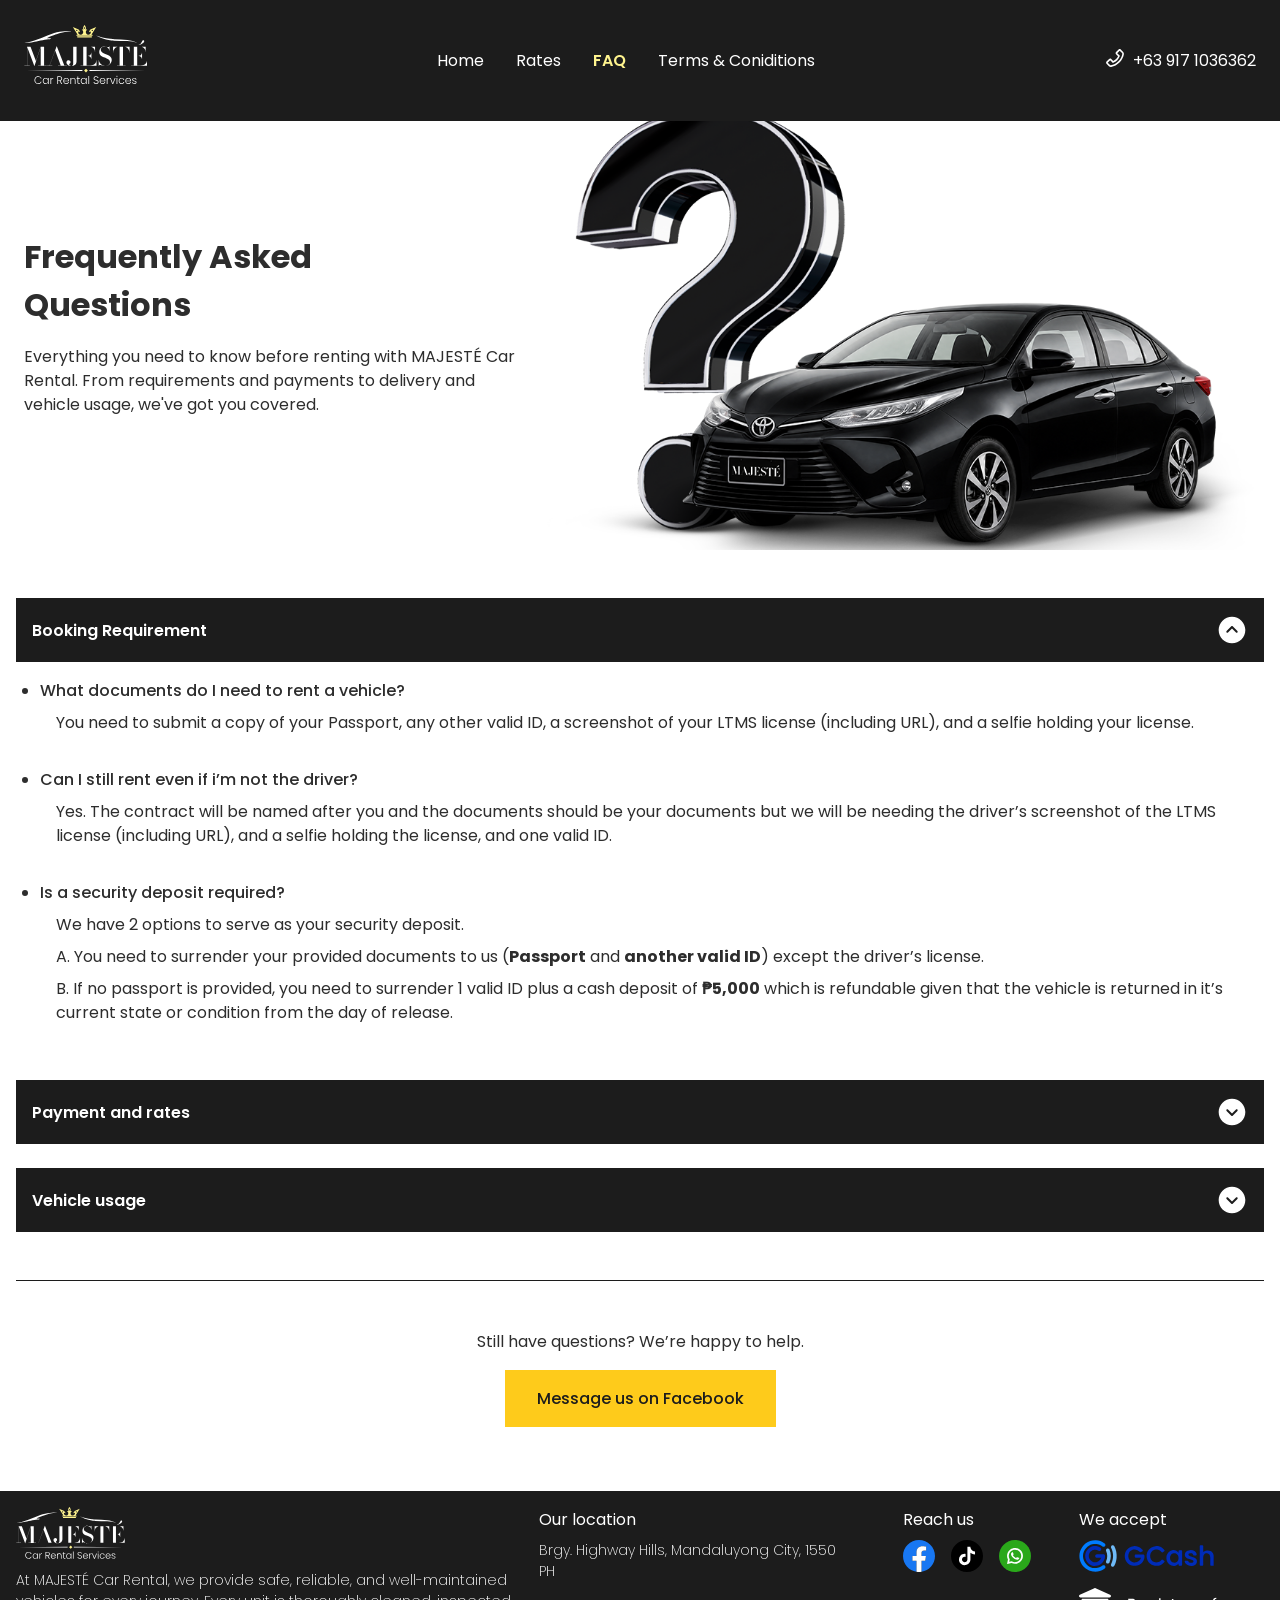
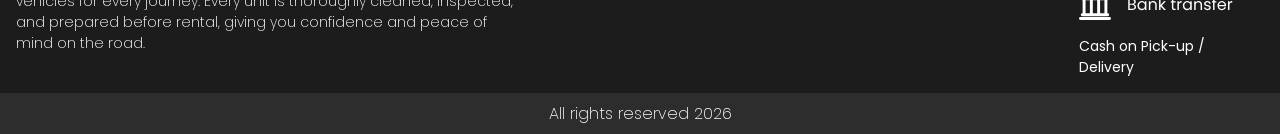
==== commit 8e25d7c4: "Update faq.html" ====
--- a/faq.html
+++ b/faq.html
@@ -35,10 +35,10 @@
             </div>
             <nav class="navigation">
                 <ul class="menu">
-                    <li class="menu-list"><a href="index.html">Home</a></li>
-                    <li class="menu-list"><a href="rates.html">Rates</a></li>
-                    <li class="menu-list active"><a href="faq.html">FAQ</a></li>
-                    <li class="menu-list"><a href="termsandconditions.html">Terms & Coniditions</a></li>
+                    <li class="menu-list"><a href="index">Home</a></li>
+                    <li class="menu-list"><a href="rates">Rates</a></li>
+                    <li class="menu-list active"><a href="faq">FAQ</a></li>
+                    <li class="menu-list"><a href="termsandconditions">Terms & Coniditions</a></li>
                 </ul>
             </nav>
             <div class="burger-icon">
@@ -281,4 +281,4 @@
         </div>
     </footer>
 </body>
-</html>+</html>
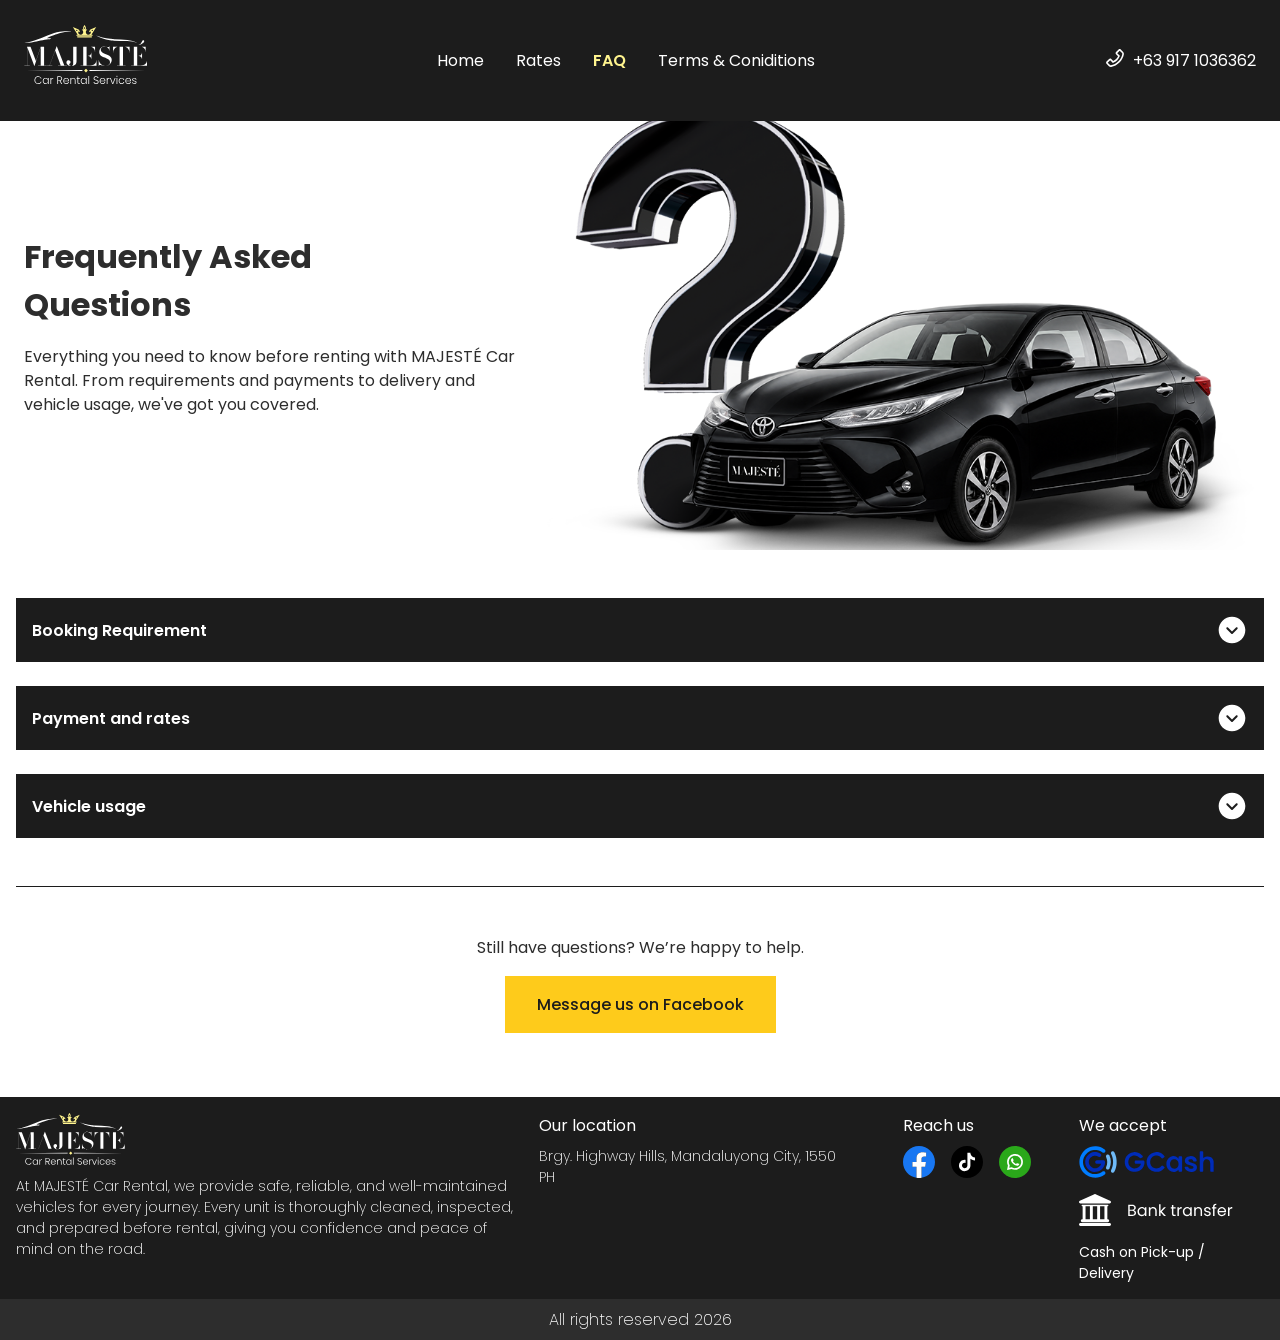
==== commit 93458b45: "Update faq.html" ====
--- a/faq.html
+++ b/faq.html
@@ -92,7 +92,7 @@
                             <ul><li style="list-style-type: disc; font-weight: 500;">Is a security deposit required?</li></ul>
                             <p>We have 2 options to serve as your security deposit.</p>
                             <p>A. You need to surrender your provided documents to us (<strong>Passport</strong> and <strong>another valid ID</strong>) except the driver’s license.</p>
-                            <p>B. If no passport is provided, you need to surrender 1 valid ID plus a cash deposit of <strong>₱5,000</strong> which is refundable given that the vehicle is returned in it’s current state or condition from the day of release.</p>
+                            <p>B. If either one of the IDs is not available, a cash deposit of <strong>₱5,000</strong> will apply. The cash deposit is refundable given that the vehicle is returned in its current state or condition from the day of release.</p>
                         </div>
                         <div class="content">
                             <ul><li style="list-style-type: disc; font-weight: 500;">How do I secure my booking?</li></ul>
